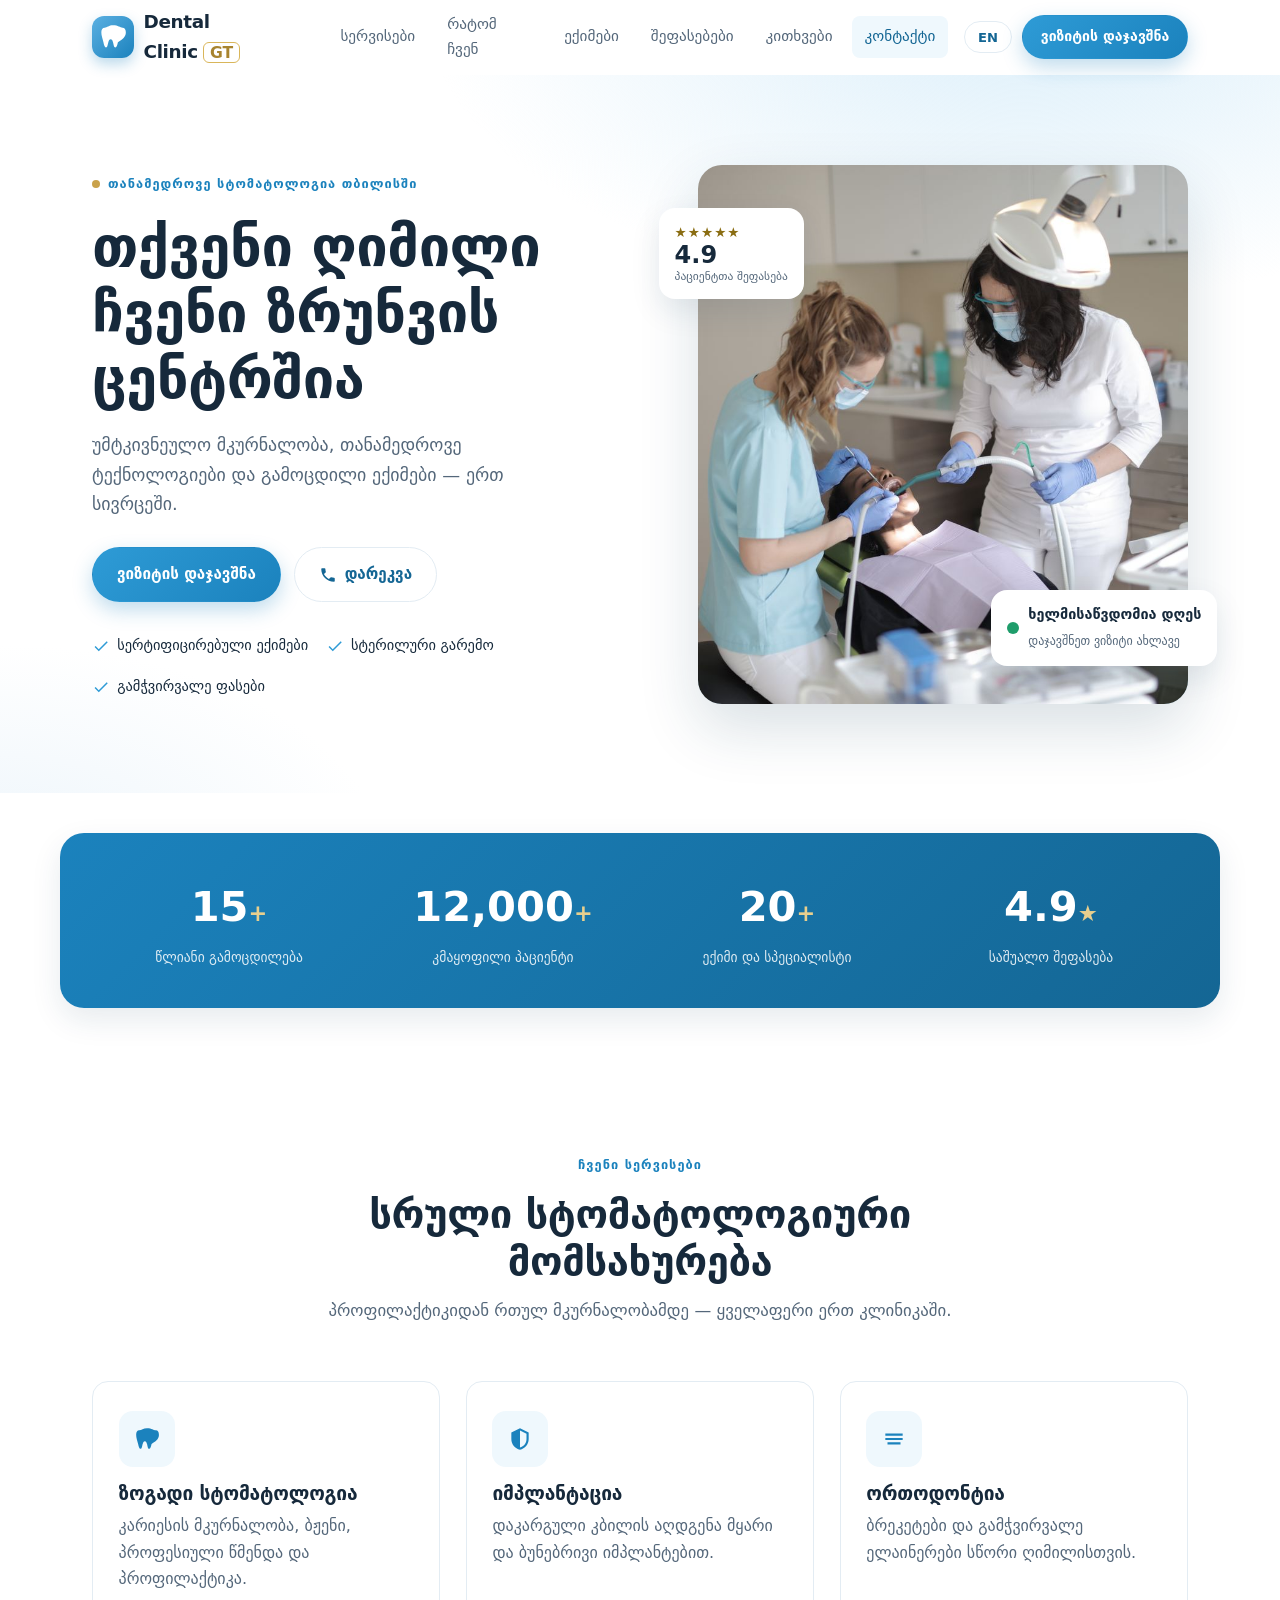
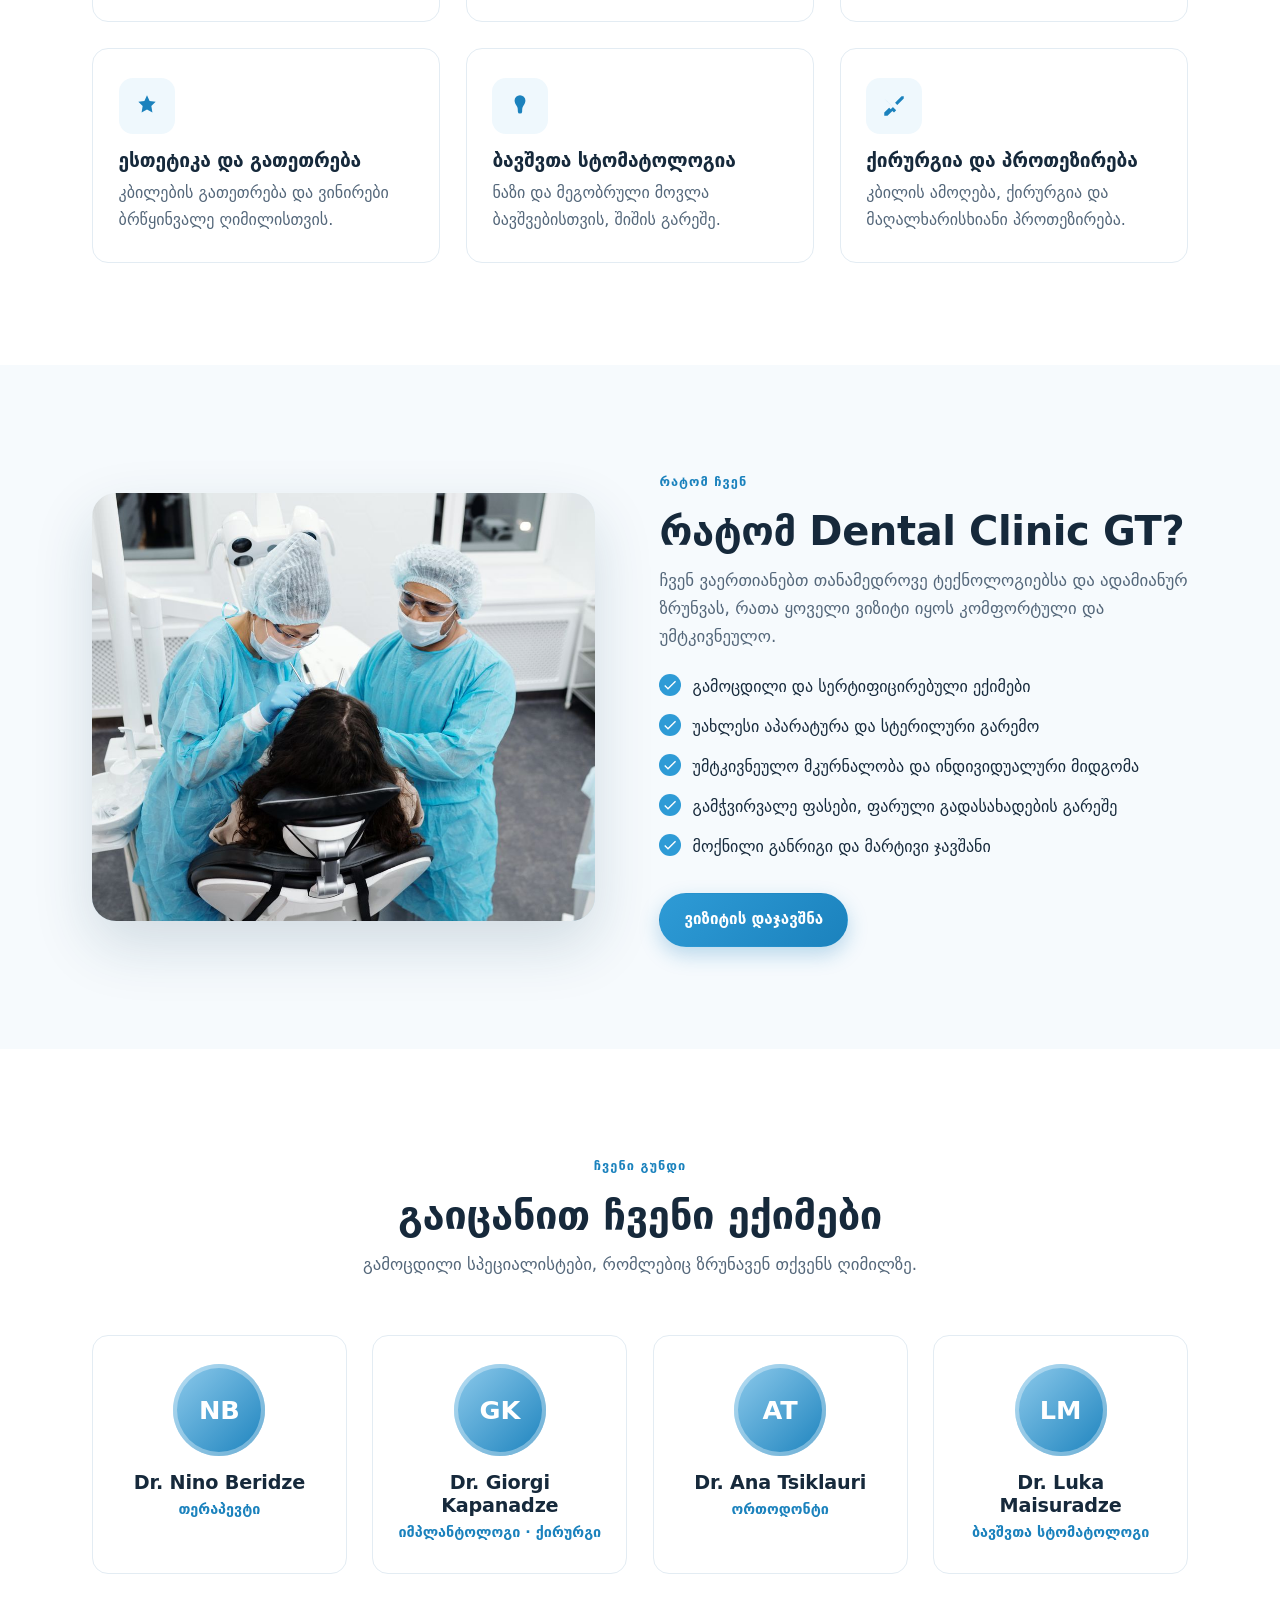
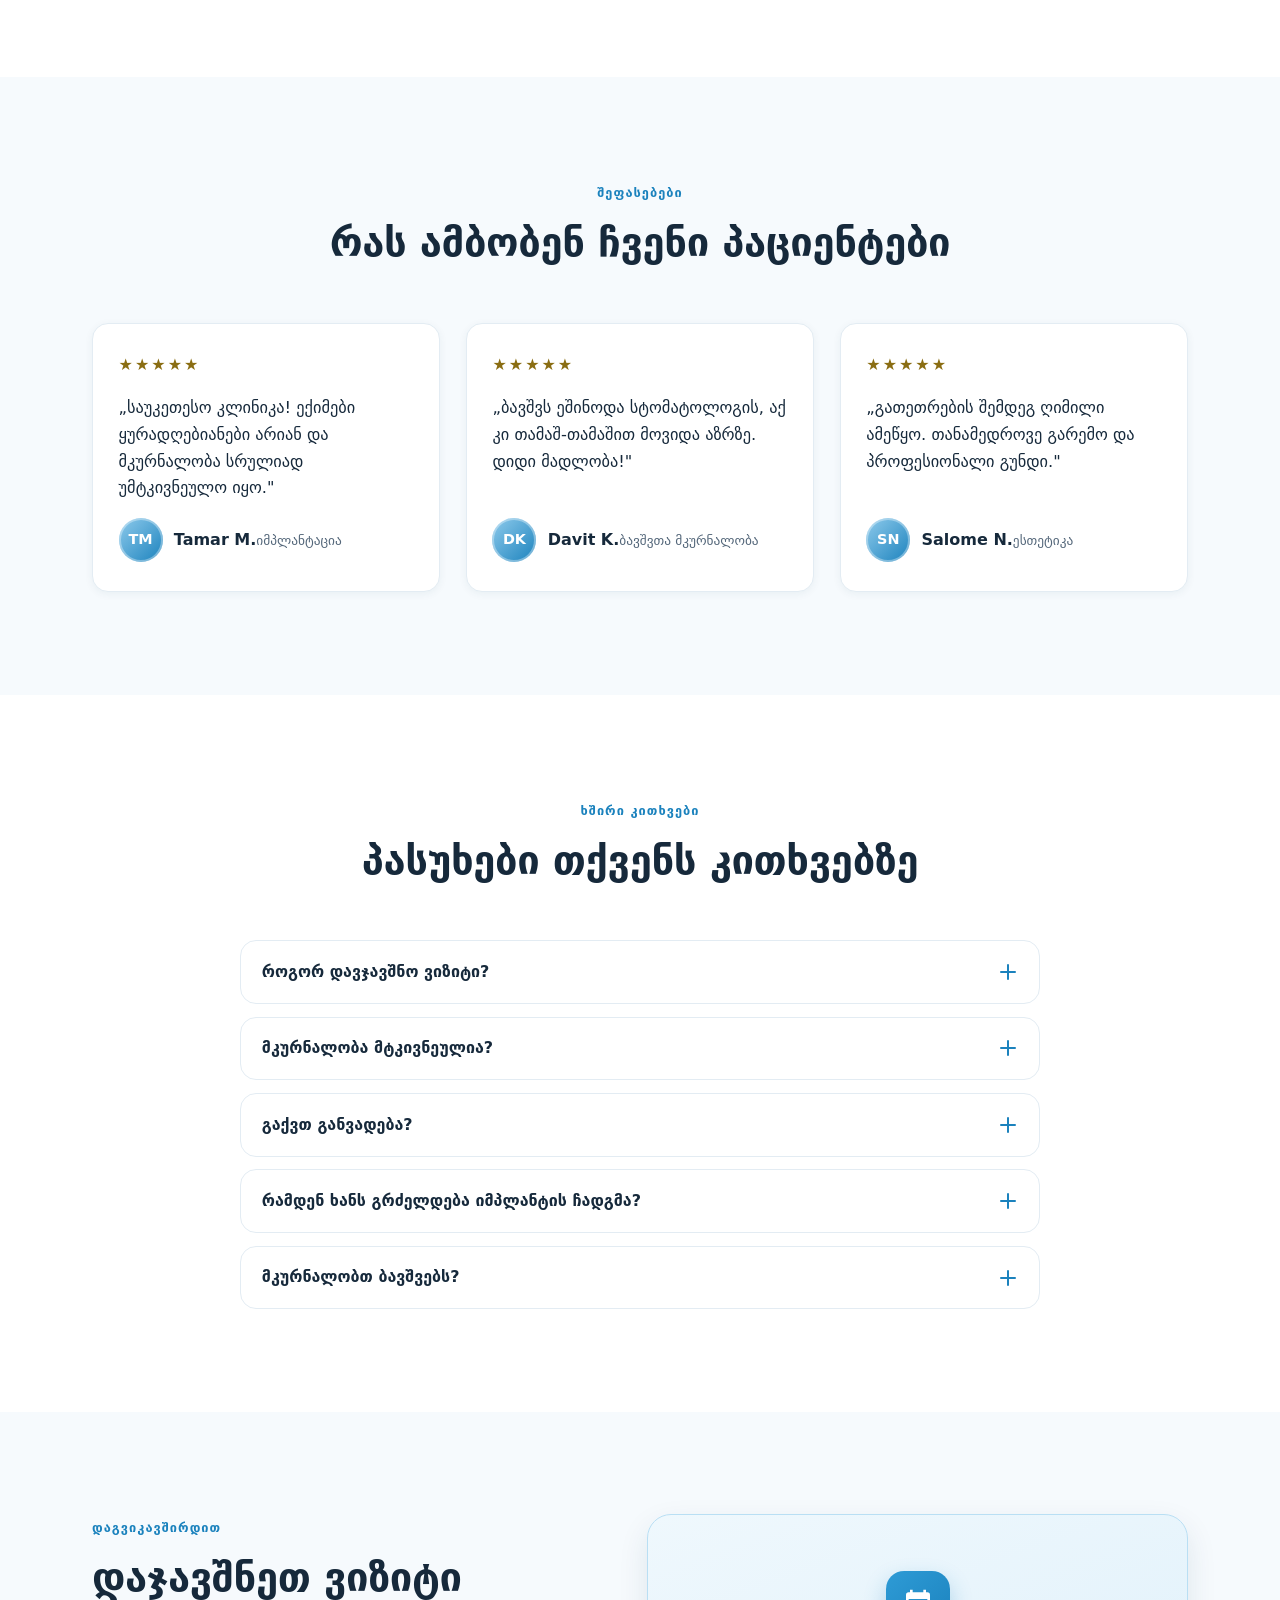
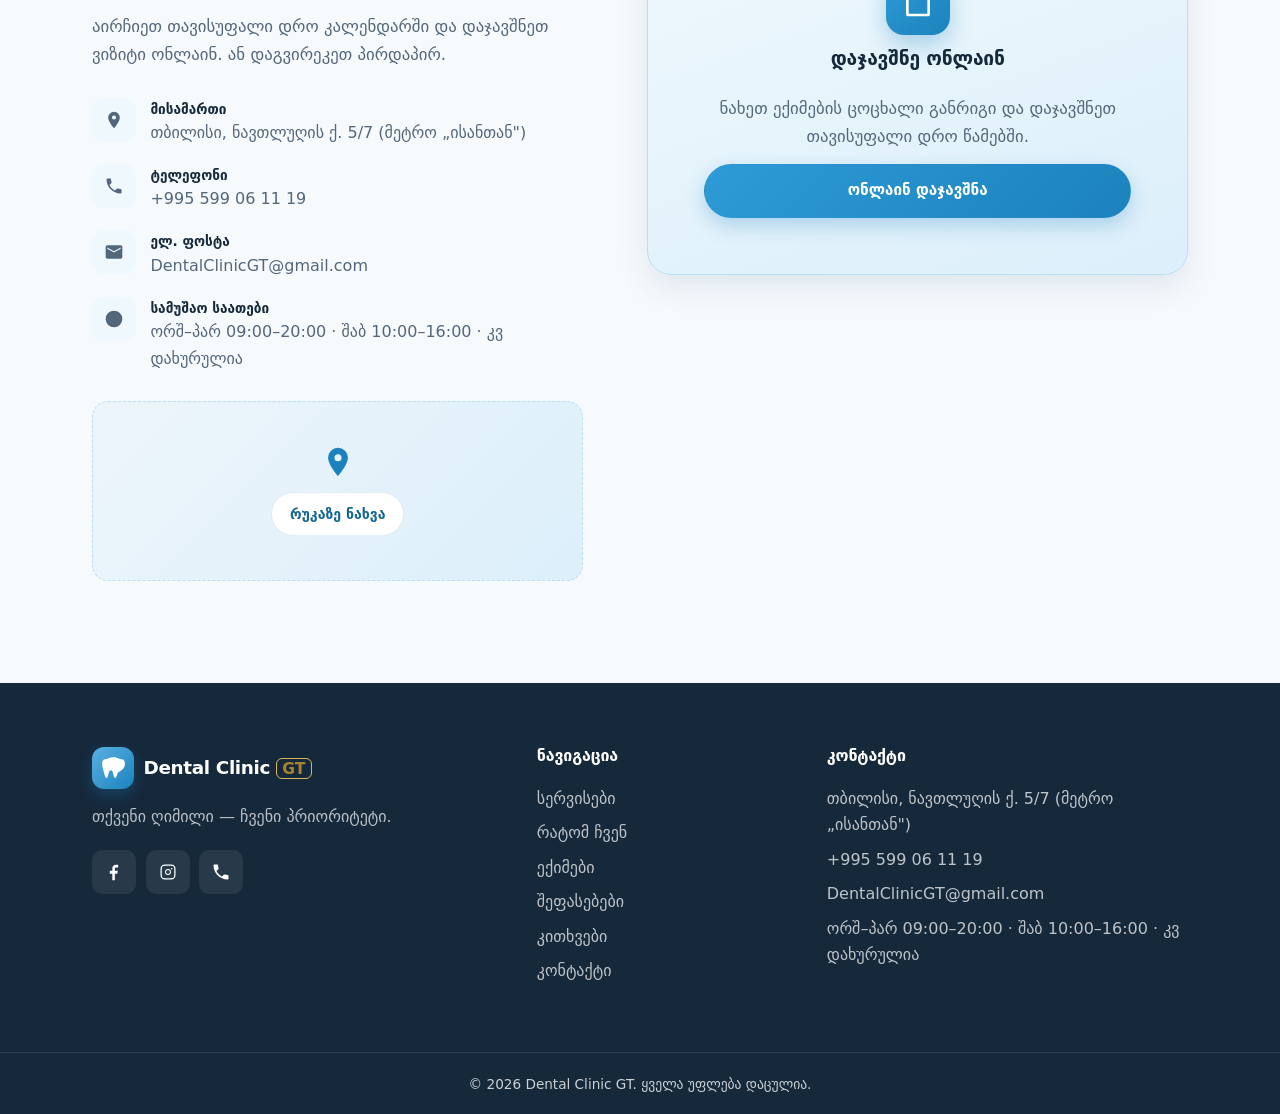
==== index.html @ 1550cbb0 "CHECKPOINT: Dental Clinic GT website — initial deploy Bilingual (KA/EN) site + online booking + admi" ====
<!DOCTYPE html>
<html lang="ka">
<head>
  <meta charset="UTF-8" />
  <meta name="viewport" content="width=device-width, initial-scale=1.0" />
  <meta name="description" data-i18n="meta_description"
    content="Dental Clinic GT — თანამედროვე სტომატოლოგიური კლინიკა თბილისში. უმტკივნეულო მკურნალობა, იმპლანტაცია, ორთოდონტია და ესთეტიკა." />
  <meta name="theme-color" content="#2E9BD6" />
  <meta name="referrer" content="strict-origin-when-cross-origin" />
  <meta http-equiv="Content-Security-Policy"
    content="default-src 'self'; img-src 'self' data:; style-src 'self' 'unsafe-inline' https://fonts.googleapis.com; font-src 'self' https://fonts.gstatic.com; script-src 'self'; connect-src 'self'; frame-ancestors 'none'; base-uri 'self'; form-action 'self';" />

  <!-- Open Graph -->
  <meta property="og:title" content="Dental Clinic GT — Healthy smiles, expert care" />
  <meta property="og:description" content="Modern dentistry in Tbilisi. Painless treatment, implants, orthodontics and cosmetic dentistry." />
  <meta property="og:type" content="website" />

  <title>Dental Clinic GT — სტომატოლოგიური კლინიკა</title>

  <!-- Favicon: tooth icon (inline SVG) -->
  <link rel="icon" href="data:image/svg+xml,%3Csvg xmlns='http://www.w3.org/2000/svg' viewBox='0 0 24 24'%3E%3Cpath fill='%232E9BD6' d='M12 2C8.5 2 7 4 4.8 4 3 4 2 5.5 2 8c0 3 1 5 1.8 8.5.5 2.2 1 4.5 2.2 4.5 1.3 0 1.4-2.5 2-4.5.4-1.4.9-2.5 2-2.5s1.6 1.1 2 2.5c.6 2 .7 4.5 2 4.5 1.2 0 1.7-2.3 2.2-4.5C21.9 13 23 11 23 8c0-2.5-1-4-2.8-4C18 4 16.5 2 12 2z'/%3E%3C/svg%3E" />

  <!-- Fonts: Inter (Latin) + Noto Sans Georgian -->
  <link rel="preconnect" href="https://fonts.googleapis.com" />
  <link rel="preconnect" href="https://fonts.gstatic.com" crossorigin />
  <link rel="stylesheet"
    href="https://fonts.googleapis.com/css2?family=Inter:wght@400;500;600;700;800&family=Noto+Sans+Georgian:wght@400;500;600;700;800&display=swap" />

  <link rel="stylesheet" href="styles.css" />
  <script src="script.js" defer></script>

  <!-- Structured data for search engines (Google) -->
  <script type="application/ld+json">
  {
    "@context": "https://schema.org",
    "@type": "Dentist",
    "name": "Dental Clinic GT",
    "description": "Modern dental clinic in Tbilisi — painless treatment, implants, orthodontics and cosmetic dentistry.",
    "image": "images/hero.jpg",
    "telephone": "+995599061119",
    "email": "DentalClinicGT@gmail.com",
    "url": "https://www.facebook.com/YourDentalClinicGT/",
    "address": {
      "@type": "PostalAddress",
      "streetAddress": "Navtlughi St 5/7",
      "addressLocality": "Tbilisi",
      "addressCountry": "GE"
    },
    "areaServed": "Tbilisi",
    "priceRange": "$$",
    "sameAs": [
      "https://www.facebook.com/YourDentalClinicGT/",
      "https://www.instagram.com/dental_gt_/"
    ],
    "openingHoursSpecification": [
      { "@type": "OpeningHoursSpecification", "dayOfWeek": ["Monday","Tuesday","Wednesday","Thursday","Friday"], "opens": "09:00", "closes": "20:00" },
      { "@type": "OpeningHoursSpecification", "dayOfWeek": "Saturday", "opens": "10:00", "closes": "16:00" }
    ]
  }
  </script>
</head>

<body class="lang-ka">
  <!-- Skip link for accessibility -->
  <a href="#main" class="skip-link" data-i18n="skip_to_content">გადასვლა მთავარ შინაარსზე</a>

  <!-- ============ HEADER ============ -->
  <header class="site-header" id="siteHeader">
    <div class="container header-inner">
      <a href="#hero" class="brand" aria-label="Dental Clinic GT">
        <span class="brand-mark" aria-hidden="true">
          <svg viewBox="0 0 24 24" width="28" height="28">
            <path fill="currentColor"
              d="M12 2C8.5 2 7 4 4.8 4 3 4 2 5.5 2 8c0 3 1 5 1.8 8.5.5 2.2 1 4.5 2.2 4.5 1.3 0 1.4-2.5 2-4.5.4-1.4.9-2.5 2-2.5s1.6 1.1 2 2.5c.6 2 .7 4.5 2 4.5 1.2 0 1.7-2.3 2.2-4.5C21.9 13 23 11 23 8c0-2.5-1-4-2.8-4C18 4 16.5 2 12 2z" />
          </svg>
        </span>
        <span class="brand-text">
          <strong>Dental Clinic</strong><span class="brand-accent">GT</span>
        </span>
      </a>

      <nav class="nav" id="primaryNav" aria-label="Primary">
        <a href="#services" class="nav-link" data-i18n="nav_services">სერვისები</a>
        <a href="#about" class="nav-link" data-i18n="nav_about">რატომ ჩვენ</a>
        <a href="#team" class="nav-link" data-i18n="nav_team">ექიმები</a>
        <a href="#reviews" class="nav-link" data-i18n="nav_reviews">შეფასებები</a>
        <a href="#faq" class="nav-link" data-i18n="nav_faq">კითხვები</a>
        <a href="#contact" class="nav-link" data-i18n="nav_contact">კონტაქტი</a>
        <a href="booking.html" class="btn btn-primary nav-cta" data-i18n="cta_book">ვიზიტის დაჯავშნა</a>
      </nav>

      <div class="header-actions">
        <button class="lang-toggle" id="langToggle" type="button"
          data-i18n-aria="lang_toggle_aria" aria-label="Switch language">
          <span class="lang-current" id="langCurrent">EN</span>
        </button>
        <a href="booking.html" class="btn btn-primary btn-sm" data-i18n="cta_book">ვიზიტის დაჯავშნა</a>
        <button class="nav-toggle" id="navToggle" type="button" aria-expanded="false"
          aria-controls="primaryNav" data-i18n-aria="menu_aria" aria-label="Open menu">
          <span></span><span></span><span></span>
        </button>
      </div>
    </div>
  </header>

  <main id="main">

    <!-- ============ HERO ============ -->
    <section class="hero" id="hero">
      <div class="container hero-grid">
        <div class="hero-content reveal">
          <p class="eyebrow"><span class="dot" aria-hidden="true"></span><span data-i18n="hero_eyebrow">თანამედროვე სტომატოლოგია თბილისში</span></p>
          <h1 class="hero-title" data-i18n="hero_title">თქვენი ღიმილი ჩვენი ზრუნვის ცენტრშია</h1>
          <p class="hero-subtitle" data-i18n="hero_subtitle">უმტკივნეულო მკურნალობა, თანამედროვე ტექნოლოგიები და გამოცდილი ექიმები — ერთ სივრცეში.</p>
          <div class="hero-cta">
            <a href="booking.html" class="btn btn-primary" data-i18n="cta_book">ვიზიტის დაჯავშნა</a>
            <a href="tel:+995599061119" class="btn btn-ghost">
              <svg viewBox="0 0 24 24" width="18" height="18" aria-hidden="true"><path fill="currentColor" d="M6.6 10.8c1.4 2.8 3.8 5.1 6.6 6.6l2.2-2.2c.3-.3.7-.4 1-.2 1.1.4 2.3.6 3.6.6.6 0 1 .4 1 1V20c0 .6-.4 1-1 1C10.6 21 3 13.4 3 4c0-.6.4-1 1-1h3.5c.6 0 1 .4 1 1 0 1.2.2 2.4.6 3.6.1.4 0 .8-.3 1l-2.2 2.2z"/></svg>
              <span data-i18n="cta_call">დარეკვა</span>
            </a>
          </div>
          <ul class="hero-trust">
            <li><svg viewBox="0 0 24 24" width="18" height="18" aria-hidden="true"><path fill="currentColor" d="M9 16.2 4.8 12l-1.4 1.4L9 19 21 7l-1.4-1.4z"/></svg><span data-i18n="hero_trust_1">სერტიფიცირებული ექიმები</span></li>
            <li><svg viewBox="0 0 24 24" width="18" height="18" aria-hidden="true"><path fill="currentColor" d="M9 16.2 4.8 12l-1.4 1.4L9 19 21 7l-1.4-1.4z"/></svg><span data-i18n="hero_trust_2">სტერილური გარემო</span></li>
            <li><svg viewBox="0 0 24 24" width="18" height="18" aria-hidden="true"><path fill="currentColor" d="M9 16.2 4.8 12l-1.4 1.4L9 19 21 7l-1.4-1.4z"/></svg><span data-i18n="hero_trust_3">გამჭვირვალე ფასები</span></li>
          </ul>
        </div>

        <div class="hero-visual reveal">
          <div class="media-card">
            <div class="media-placeholder media-hero">
              <svg class="illus" viewBox="0 0 200 200" aria-hidden="true">
                <defs>
                  <linearGradient id="g1" x1="0" y1="0" x2="1" y2="1">
                    <stop offset="0" stop-color="#7FC8EE"/><stop offset="1" stop-color="#2E9BD6"/>
                  </linearGradient>
                </defs>
                <circle cx="100" cy="100" r="92" fill="url(#g1)" opacity="0.18"/>
                <path fill="#fff" d="M100 48c-22 0-31 12-45 12-11 0-17 9-17 24 0 19 6 31 11 53 3 13 6 27 14 27 8 0 8-15 12-27 2.5-9 6-15 12-15s9.5 6 12 15c4 12 4 27 12 27 8 0 11-14 14-27 5-22 11-34 11-53 0-15-6-24-17-24-14 0-23-12-46-12z"/>
                <path fill="#C9A24B" d="M100 60c-3 0-5 .5-7 1.2 2 .6 4 1.8 4 4.3 0 3-3 4-6 4.5 4 .8 9 0 9-4.5 0-3-1.5-5-0-5.5z" opacity="0"/>
              </svg>
              <img class="media-img" src="images/hero.jpg" alt="" data-i18n-alt="hero_img_alt" loading="eager" width="800" height="880" />
            </div>
          </div>

          <div class="float-card float-rating reveal">
            <span class="stars" aria-hidden="true">★★★★★</span>
            <strong>4.9</strong>
            <small data-i18n="float_rating">პაციენტთა შეფასება</small>
          </div>
          <div class="float-card float-avail reveal">
            <span class="pulse" aria-hidden="true"></span>
            <div>
              <strong data-i18n="float_avail_title">ხელმისაწვდომია დღეს</strong>
              <small data-i18n="float_avail_sub">დაჯავშნეთ ვიზიტი ახლავე</small>
            </div>
          </div>
        </div>
      </div>
    </section>

    <!-- ============ STATS ============ -->
    <section class="stats" aria-label="Clinic statistics">
      <div class="container stats-grid">
        <div class="stat reveal"><strong class="count" data-count="15">15</strong><span class="plus">+</span><p data-i18n="stat_years">წლიანი გამოცდილება</p></div>
        <div class="stat reveal"><strong class="count" data-count="12000">12,000</strong><span class="plus">+</span><p data-i18n="stat_patients">კმაყოფილი პაციენტი</p></div>
        <div class="stat reveal"><strong class="count" data-count="20">20</strong><span class="plus">+</span><p data-i18n="stat_doctors">ექიმი და სპეციალისტი</p></div>
        <div class="stat reveal"><strong>4.9</strong><span class="plus">★</span><p data-i18n="stat_rating">საშუალო შეფასება</p></div>
      </div>
    </section>

    <!-- ============ SERVICES ============ -->
    <section class="section" id="services">
      <div class="container">
        <header class="section-head reveal">
          <p class="eyebrow center"><span data-i18n="services_eyebrow">ჩვენი სერვისები</span></p>
          <h2 data-i18n="services_title">სრული სტომატოლოგიური მომსახურება</h2>
          <p class="section-sub" data-i18n="services_sub">პროფილაქტიკიდან რთულ მკურნალობამდე — ყველაფერი ერთ კლინიკაში.</p>
        </header>

        <div class="cards-grid">
          <article class="service-card reveal">
            <span class="service-icon" aria-hidden="true"><svg viewBox="0 0 24 24" width="26" height="26"><path fill="currentColor" d="M12 2C8.5 2 7 4 4.8 4 3 4 2 5.5 2 8c0 3 1 5 1.8 8.5.5 2.2 1 4.5 2.2 4.5 1.3 0 1.4-2.5 2-4.5.4-1.4.9-2.5 2-2.5s1.6 1.1 2 2.5c.6 2 .7 4.5 2 4.5 1.2 0 1.7-2.3 2.2-4.5C21.9 13 23 11 23 8c0-2.5-1-4-2.8-4C18 4 16.5 2 12 2z"/></svg></span>
            <h3 data-i18n="srv1_title">ზოგადი სტომატოლოგია</h3>
            <p data-i18n="srv1_desc">კარიესის მკურნალობა, ბჟენი, პროფესიული წმენდა და პროფილაქტიკა.</p>
          </article>

          <article class="service-card reveal">
            <span class="service-icon" aria-hidden="true"><svg viewBox="0 0 24 24" width="26" height="26"><path fill="currentColor" d="M12 2 4 6v6c0 5 3.4 8.6 8 10 4.6-1.4 8-5 8-10V6l-8-4zm0 2.2 6 3v4.8c0 3.9-2.5 6.8-6 7.9V4.2z"/></svg></span>
            <h3 data-i18n="srv2_title">იმპლანტაცია</h3>
            <p data-i18n="srv2_desc">დაკარგული კბილის აღდგენა მყარი და ბუნებრივი იმპლანტებით.</p>
          </article>

          <article class="service-card reveal">
            <span class="service-icon" aria-hidden="true"><svg viewBox="0 0 24 24" width="26" height="26"><path fill="currentColor" d="M4 7h16v2H4zm0 4h16v2H4zm2 4h12v2H6z"/></svg></span>
            <h3 data-i18n="srv3_title">ორთოდონტია</h3>
            <p data-i18n="srv3_desc">ბრეკეტები და გამჭვირვალე ელაინერები სწორი ღიმილისთვის.</p>
          </article>

          <article class="service-card reveal">
            <span class="service-icon" aria-hidden="true"><svg viewBox="0 0 24 24" width="26" height="26"><path fill="currentColor" d="M12 2l2.4 5.4L20 8l-4 4 1 6-5-2.8L7 18l1-6-4-4 5.6-.6z"/></svg></span>
            <h3 data-i18n="srv4_title">ესთეტიკა და გათეთრება</h3>
            <p data-i18n="srv4_desc">კბილების გათეთრება და ვინირები ბრწყინვალე ღიმილისთვის.</p>
          </article>

          <article class="service-card reveal">
            <span class="service-icon" aria-hidden="true"><svg viewBox="0 0 24 24" width="26" height="26"><path fill="currentColor" d="M12 2a5 5 0 0 1 5 5c0 2-1 3.5-2 5s-1 3-1 5a2 2 0 1 1-4 0c0-2 0-3.5-1-5S7 9 7 7a5 5 0 0 1 5-5z"/></svg></span>
            <h3 data-i18n="srv5_title">ბავშვთა სტომატოლოგია</h3>
            <p data-i18n="srv5_desc">ნაზი და მეგობრული მოვლა ბავშვებისთვის, შიშის გარეშე.</p>
          </article>

          <article class="service-card reveal">
            <span class="service-icon" aria-hidden="true"><svg viewBox="0 0 24 24" width="26" height="26"><path fill="currentColor" d="M19 3l-6 6 2 2 6-6V3h-2zM3 5l8 8-2 2-1.5-1.5L3 18v3h3l4.5-4.5L12 18l2-2L6 8 3 5z"/></svg></span>
            <h3 data-i18n="srv6_title">ქირურგია და პროთეზირება</h3>
            <p data-i18n="srv6_desc">კბილის ამოღება, ქირურგია და მაღალხარისხიანი პროთეზირება.</p>
          </article>
        </div>
      </div>
    </section>

    <!-- ============ ABOUT / WHY US ============ -->
    <section class="section section-alt" id="about">
      <div class="container about-grid">
        <div class="about-visual reveal">
          <div class="media-placeholder media-about">
            <svg class="illus" viewBox="0 0 200 200" aria-hidden="true">
              <rect x="20" y="30" width="160" height="140" rx="14" fill="#E6F3FB"/>
              <rect x="36" y="50" width="80" height="10" rx="5" fill="#9CD0EE"/>
              <rect x="36" y="70" width="120" height="8" rx="4" fill="#C7E5F6"/>
              <rect x="36" y="86" width="100" height="8" rx="4" fill="#C7E5F6"/>
              <circle cx="150" cy="120" r="28" fill="#2E9BD6" opacity="0.9"/>
              <path fill="#fff" d="M150 108c-5 0-7 3-11 3-3 0-4 2-4 6 0 5 2 8 3 13 .8 3 1.4 6 3 6s1.6-3 2.4-6c.5-2 1.2-3 2.6-3s2 1 2.6 3c.8 3 .8 6 2.4 6s2.2-3 3-6c1-5 3-8 3-13 0-4-1-6-4-6-4 0-6-3-11-3z"/>
              <rect x="36" y="120" width="70" height="34" rx="8" fill="#C9A24B" opacity="0.85"/>
            </svg>
            <img class="media-img" src="images/about.jpg" alt="" data-i18n-alt="about_img_alt" loading="lazy" width="1000" height="850" />
          </div>
        </div>

        <div class="about-content reveal">
          <p class="eyebrow"><span data-i18n="about_eyebrow">რატომ ჩვენ</span></p>
          <h2 data-i18n="about_title">რატომ Dental Clinic GT?</h2>
          <p class="section-sub" data-i18n="about_text">ჩვენ ვაერთიანებთ თანამედროვე ტექნოლოგიებსა და ადამიანურ ზრუნვას, რათა ყოველი ვიზიტი იყოს კომფორტული და უმტკივნეულო.</p>
          <ul class="feature-list">
            <li><svg viewBox="0 0 24 24" width="22" height="22" aria-hidden="true"><path fill="currentColor" d="M9 16.2 4.8 12l-1.4 1.4L9 19 21 7l-1.4-1.4z"/></svg><span data-i18n="about_f1">გამოცდილი და სერტიფიცირებული ექიმები</span></li>
            <li><svg viewBox="0 0 24 24" width="22" height="22" aria-hidden="true"><path fill="currentColor" d="M9 16.2 4.8 12l-1.4 1.4L9 19 21 7l-1.4-1.4z"/></svg><span data-i18n="about_f2">უახლესი აპარატურა და სტერილური გარემო</span></li>
            <li><svg viewBox="0 0 24 24" width="22" height="22" aria-hidden="true"><path fill="currentColor" d="M9 16.2 4.8 12l-1.4 1.4L9 19 21 7l-1.4-1.4z"/></svg><span data-i18n="about_f3">უმტკივნეულო მკურნალობა და ინდივიდუალური მიდგომა</span></li>
            <li><svg viewBox="0 0 24 24" width="22" height="22" aria-hidden="true"><path fill="currentColor" d="M9 16.2 4.8 12l-1.4 1.4L9 19 21 7l-1.4-1.4z"/></svg><span data-i18n="about_f4">გამჭვირვალე ფასები, ფარული გადასახადების გარეშე</span></li>
            <li><svg viewBox="0 0 24 24" width="22" height="22" aria-hidden="true"><path fill="currentColor" d="M9 16.2 4.8 12l-1.4 1.4L9 19 21 7l-1.4-1.4z"/></svg><span data-i18n="about_f5">მოქნილი განრიგი და მარტივი ჯავშანი</span></li>
          </ul>
          <a href="booking.html" class="btn btn-primary" data-i18n="cta_book">ვიზიტის დაჯავშნა</a>
        </div>
      </div>
    </section>

    <!-- ============ TEAM ============ -->
    <section class="section" id="team">
      <div class="container">
        <header class="section-head reveal">
          <p class="eyebrow center"><span data-i18n="team_eyebrow">ჩვენი გუნდი</span></p>
          <h2 data-i18n="team_title">გაიცანით ჩვენი ექიმები</h2>
          <p class="section-sub" data-i18n="team_sub">გამოცდილი სპეციალისტები, რომლებიც ზრუნავენ თქვენს ღიმილზე.</p>
        </header>

        <div class="cards-grid team-grid">
          <article class="team-card reveal">
            <div class="avatar" data-initials="NB" aria-hidden="true"></div>
            <h3>Dr. Nino Beridze</h3>
            <p class="role" data-i18n="team_role_1">თერაპევტი</p>
          </article>
          <article class="team-card reveal">
            <div class="avatar" data-initials="GK" aria-hidden="true"></div>
            <h3>Dr. Giorgi Kapanadze</h3>
            <p class="role" data-i18n="team_role_2">იმპლანტოლოგი · ქირურგი</p>
          </article>
          <article class="team-card reveal">
            <div class="avatar" data-initials="AT" aria-hidden="true"></div>
            <h3>Dr. Ana Tsiklauri</h3>
            <p class="role" data-i18n="team_role_3">ორთოდონტი</p>
          </article>
          <article class="team-card reveal">
            <div class="avatar" data-initials="LM" aria-hidden="true"></div>
            <h3>Dr. Luka Maisuradze</h3>
            <p class="role" data-i18n="team_role_4">ბავშვთა სტომატოლოგი</p>
          </article>
        </div>
      </div>
    </section>

    <!-- ============ REVIEWS ============ -->
    <section class="section section-alt" id="reviews">
      <div class="container">
        <header class="section-head reveal">
          <p class="eyebrow center"><span data-i18n="reviews_eyebrow">შეფასებები</span></p>
          <h2 data-i18n="reviews_title">რას ამბობენ ჩვენი პაციენტები</h2>
        </header>

        <div class="cards-grid reviews-grid">
          <article class="review-card reveal">
            <span class="stars" aria-label="5 / 5">★★★★★</span>
            <p data-i18n="review1_text">„საუკეთესო კლინიკა! ექიმები ყურადღებიანები არიან და მკურნალობა სრულიად უმტკივნეულო იყო."</p>
            <div class="review-author"><span class="avatar avatar-sm" data-initials="TM" aria-hidden="true"></span><div><strong>Tamar M.</strong><small data-i18n="review1_meta">იმპლანტაცია</small></div></div>
          </article>
          <article class="review-card reveal">
            <span class="stars" aria-label="5 / 5">★★★★★</span>
            <p data-i18n="review2_text">„ბავშვს ეშინოდა სტომატოლოგის, აქ კი თამაშ-თამაშით მოვიდა აზრზე. დიდი მადლობა!"</p>
            <div class="review-author"><span class="avatar avatar-sm" data-initials="DK" aria-hidden="true"></span><div><strong>Davit K.</strong><small data-i18n="review2_meta">ბავშვთა მკურნალობა</small></div></div>
          </article>
          <article class="review-card reveal">
            <span class="stars" aria-label="5 / 5">★★★★★</span>
            <p data-i18n="review3_text">„გათეთრების შემდეგ ღიმილი ამეწყო. თანამედროვე გარემო და პროფესიონალი გუნდი."</p>
            <div class="review-author"><span class="avatar avatar-sm" data-initials="SN" aria-hidden="true"></span><div><strong>Salome N.</strong><small data-i18n="review3_meta">ესთეტიკა</small></div></div>
          </article>
        </div>
      </div>
    </section>

    <!-- ============ FAQ ============ -->
    <section class="section" id="faq">
      <div class="container">
        <header class="section-head reveal">
          <p class="eyebrow center"><span data-i18n="faq_eyebrow">ხშირი კითხვები</span></p>
          <h2 data-i18n="faq_title">პასუხები თქვენს კითხვებზე</h2>
        </header>

        <div class="faq-list reveal">
          <details class="faq-item">
            <summary><span data-i18n="faq_q1">როგორ დავჯავშნო ვიზიტი?</span><span class="faq-icon" aria-hidden="true"></span></summary>
            <div class="faq-answer"><p data-i18n="faq_a1">შეავსეთ ჯავშნის ფორმა საიტზე ან დაგვირეკეთ ნომერზე +995 599 06 11 19 — ჩვენ შეგირჩევთ თქვენთვის სასურველ დროს.</p></div>
          </details>
          <details class="faq-item">
            <summary><span data-i18n="faq_q2">მკურნალობა მტკივნეულია?</span><span class="faq-icon" aria-hidden="true"></span></summary>
            <div class="faq-answer"><p data-i18n="faq_a2">არა. ჩვენ ვიყენებთ თანამედროვე ანესთეზიასა და ნაზ ტექნიკას, რათა პროცედურა მაქსიმალურად კომფორტული იყოს.</p></div>
          </details>
          <details class="faq-item">
            <summary><span data-i18n="faq_q3">გაქვთ განვადება?</span><span class="faq-icon" aria-hidden="true"></span></summary>
            <div class="faq-answer"><p data-i18n="faq_a3">დიახ, ხელმისაწვდომია მოქნილი გადახდის პირობები. დეტალები დააზუსტეთ ვიზიტისას ან სატელეფონო ზარით.</p></div>
          </details>
          <details class="faq-item">
            <summary><span data-i18n="faq_q4">რამდენ ხანს გრძელდება იმპლანტის ჩადგმა?</span><span class="faq-icon" aria-hidden="true"></span></summary>
            <div class="faq-answer"><p data-i18n="faq_a4">თავად ჩადგმა ჩვეულებრივ 30–60 წუთს გრძელდება, სრული პროცესი კი ინდივიდუალურია — ექიმი დეტალურ გეგმას პირველივე კონსულტაციაზე შეგიდგენთ.</p></div>
          </details>
          <details class="faq-item">
            <summary><span data-i18n="faq_q5">მკურნალობთ ბავშვებს?</span><span class="faq-icon" aria-hidden="true"></span></summary>
            <div class="faq-answer"><p data-i18n="faq_a5">დიახ, გვყავს ბავშვთა სტომატოლოგი, რომელიც სპეციალურ, მეგობრულ მიდგომას იყენებს პატარებისთვის.</p></div>
          </details>
        </div>
      </div>
    </section>

    <!-- ============ CONTACT / BOOKING ============ -->
    <section class="section section-alt" id="contact">
      <div class="container contact-grid">
        <div class="contact-info reveal">
          <p class="eyebrow"><span data-i18n="contact_eyebrow">დაგვიკავშირდით</span></p>
          <h2 data-i18n="contact_title">დაჯავშნეთ ვიზიტი</h2>
          <p class="section-sub" data-i18n="contact_sub">შეავსეთ ფორმა და ჩვენ დაგიკავშირდებით სასურველი დროის დასადასტურებლად. ან დაგვირეკეთ პირდაპირ.</p>

          <ul class="contact-list">
            <li>
              <span class="ci-icon" aria-hidden="true"><svg viewBox="0 0 24 24" width="20" height="20"><path fill="currentColor" d="M12 2a7 7 0 0 0-7 7c0 5 7 13 7 13s7-8 7-13a7 7 0 0 0-7-7zm0 9.5A2.5 2.5 0 1 1 12 6.5a2.5 2.5 0 0 1 0 5z"/></svg></span>
              <div><strong data-i18n="contact_addr_label">მისამართი</strong><span data-i18n="contact_addr">თბილისი, ნავთლუღის ქ. 5/7 (მეტრო „ისანთან")</span></div>
            </li>
            <li>
              <span class="ci-icon" aria-hidden="true"><svg viewBox="0 0 24 24" width="20" height="20"><path fill="currentColor" d="M6.6 10.8c1.4 2.8 3.8 5.1 6.6 6.6l2.2-2.2c.3-.3.7-.4 1-.2 1.1.4 2.3.6 3.6.6.6 0 1 .4 1 1V20c0 .6-.4 1-1 1C10.6 21 3 13.4 3 4c0-.6.4-1 1-1h3.5c.6 0 1 .4 1 1 0 1.2.2 2.4.6 3.6.1.4 0 .8-.3 1l-2.2 2.2z"/></svg></span>
              <div><strong data-i18n="contact_phone_label">ტელეფონი</strong><a href="tel:+995599061119">+995 599 06 11 19</a></div>
            </li>
            <li>
              <span class="ci-icon" aria-hidden="true"><svg viewBox="0 0 24 24" width="20" height="20"><path fill="currentColor" d="M4 4h16c1.1 0 2 .9 2 2v12c0 1.1-.9 2-2 2H4c-1.1 0-2-.9-2-2V6c0-1.1.9-2 2-2zm8 7L4 6.5V8l8 4.5L20 8V6.5L12 11z"/></svg></span>
              <div><strong data-i18n="contact_email_label">ელ. ფოსტა</strong><a href="mailto:DentalClinicGT@gmail.com">DentalClinicGT@gmail.com</a></div>
            </li>
            <li>
              <span class="ci-icon" aria-hidden="true"><svg viewBox="0 0 24 24" width="20" height="20"><path fill="currentColor" d="M12 2a10 10 0 1 0 0 20 10 10 0 0 0 0-20zm1 10V7h-2v6l5 3 1-1.7-4-2.3z"/></svg></span>
              <div><strong data-i18n="contact_hours_label">სამუშაო საათები</strong><span data-i18n="contact_hours">ორშ–პარ 09:00–20:00 · შაბ 10:00–16:00 · კვ დახურულია</span></div>
            </li>
          </ul>

          <div class="map-placeholder" role="img" data-i18n-aria="map_alt" aria-label="Clinic location on the map">
            <svg viewBox="0 0 24 24" width="34" height="34" aria-hidden="true"><path fill="currentColor" d="M12 2a7 7 0 0 0-7 7c0 5 7 13 7 13s7-8 7-13a7 7 0 0 0-7-7zm0 9.5A2.5 2.5 0 1 1 12 6.5a2.5 2.5 0 0 1 0 5z"/></svg>
            <a href="https://www.google.com/maps/search/?api=1&query=Dental%20Clinic%20GT%2C%20Navtlughi%205%2F7%2C%20Tbilisi" target="_blank" rel="noopener noreferrer" class="btn btn-ghost btn-sm" data-i18n="map_link">რუკაზე ნახვა</a>
          </div>
        </div>

        <div class="contact-form-wrap booking-cta reveal">
          <div class="booking-cta-inner">
            <span class="cta-ico" aria-hidden="true"><svg viewBox="0 0 24 24" width="32" height="32"><path fill="currentColor" d="M19 4h-1V2h-2v2H8V2H6v2H5a2 2 0 0 0-2 2v14a2 2 0 0 0 2 2h14a2 2 0 0 0 2-2V6a2 2 0 0 0-2-2zm0 16H5V9h14v11z"/></svg></span>
            <h3 data-i18n="book_title">დაჯავშნე ონლაინ</h3>
            <p class="section-sub" data-i18n="book_cta_text">ნახეთ ექიმების ცოცხალი განრიგი და დაჯავშნეთ თავისუფალი დრო წამებში.</p>
            <a href="booking.html" class="btn btn-primary btn-block" data-i18n="cta_book_online">ონლაინ დაჯავშნა</a>
          </div>
        </div>
      </div>
    </section>
  </main>

  <!-- ============ FOOTER ============ -->
  <footer class="site-footer">
    <div class="container footer-grid">
      <div class="footer-brand">
        <a href="#hero" class="brand brand-footer" aria-label="Dental Clinic GT">
          <span class="brand-mark" aria-hidden="true">
            <svg viewBox="0 0 24 24" width="26" height="26"><path fill="currentColor" d="M12 2C8.5 2 7 4 4.8 4 3 4 2 5.5 2 8c0 3 1 5 1.8 8.5.5 2.2 1 4.5 2.2 4.5 1.3 0 1.4-2.5 2-4.5.4-1.4.9-2.5 2-2.5s1.6 1.1 2 2.5c.6 2 .7 4.5 2 4.5 1.2 0 1.7-2.3 2.2-4.5C21.9 13 23 11 23 8c0-2.5-1-4-2.8-4C18 4 16.5 2 12 2z"/></svg>
          </span>
          <span class="brand-text"><strong>Dental Clinic</strong><span class="brand-accent">GT</span></span>
        </a>
        <p data-i18n="footer_tagline">თქვენი ღიმილი — ჩვენი პრიორიტეტი.</p>
        <div class="socials">
          <a href="https://www.facebook.com/YourDentalClinicGT/" target="_blank" rel="noopener noreferrer" aria-label="Facebook"><svg viewBox="0 0 24 24" width="20" height="20"><path fill="currentColor" d="M13 22v-8h3l.5-3.5H13V8.3c0-1 .3-1.7 1.8-1.7H17V3.5C16.6 3.4 15.5 3.3 14.3 3.3 11.7 3.3 10 4.9 10 7.9v2.6H7V14h3v8h3z"/></svg></a>
          <a href="https://www.instagram.com/dental_gt_/" target="_blank" rel="noopener noreferrer" aria-label="Instagram"><svg viewBox="0 0 24 24" width="20" height="20"><path fill="currentColor" d="M12 8.5A3.5 3.5 0 1 0 12 15.5 3.5 3.5 0 0 0 12 8.5zm0 5.8a2.3 2.3 0 1 1 0-4.6 2.3 2.3 0 0 1 0 4.6zM16 3H8a5 5 0 0 0-5 5v8a5 5 0 0 0 5 5h8a5 5 0 0 0 5-5V8a5 5 0 0 0-5-5zm3.5 13A3.5 3.5 0 0 1 16 19.5H8A3.5 3.5 0 0 1 4.5 16V8A3.5 3.5 0 0 1 8 4.5h8A3.5 3.5 0 0 1 19.5 8v8zm-3.1-8.9a.9.9 0 1 0 0 1.8.9.9 0 0 0 0-1.8z"/></svg></a>
          <a href="tel:+995599061119" aria-label="Phone"><svg viewBox="0 0 24 24" width="20" height="20"><path fill="currentColor" d="M6.6 10.8c1.4 2.8 3.8 5.1 6.6 6.6l2.2-2.2c.3-.3.7-.4 1-.2 1.1.4 2.3.6 3.6.6.6 0 1 .4 1 1V20c0 .6-.4 1-1 1C10.6 21 3 13.4 3 4c0-.6.4-1 1-1h3.5c.6 0 1 .4 1 1 0 1.2.2 2.4.6 3.6.1.4 0 .8-.3 1l-2.2 2.2z"/></svg></a>
        </div>
      </div>

      <div class="footer-col">
        <h4 data-i18n="footer_nav">ნავიგაცია</h4>
        <a href="#services" data-i18n="nav_services">სერვისები</a>
        <a href="#about" data-i18n="nav_about">რატომ ჩვენ</a>
        <a href="#team" data-i18n="nav_team">ექიმები</a>
        <a href="#reviews" data-i18n="nav_reviews">შეფასებები</a>
        <a href="#faq" data-i18n="nav_faq">კითხვები</a>
        <a href="#contact" data-i18n="nav_contact">კონტაქტი</a>
      </div>

      <div class="footer-col">
        <h4 data-i18n="footer_contact">კონტაქტი</h4>
        <span data-i18n="contact_addr">თბილისი, ნავთლუღის ქ. 5/7 (მეტრო „ისანთან")</span>
        <a href="tel:+995599061119">+995 599 06 11 19</a>
        <a href="mailto:DentalClinicGT@gmail.com">DentalClinicGT@gmail.com</a>
        <span data-i18n="contact_hours">ორშ–პარ 09:00–20:00 · შაბ 10:00–16:00 · კვ დახურულია</span>
      </div>
    </div>

    <div class="footer-bottom">
      <div class="container">
        <span>© <span id="year">2026</span> Dental Clinic GT. <span data-i18n="footer_rights">ყველა უფლება დაცულია.</span></span>
      </div>
    </div>
  </footer>

  <!-- Sticky mobile action bar (visible on phones) -->
  <nav class="mobile-bar" aria-label="Quick actions">
    <a href="tel:+995599061119" class="mbar-btn mbar-call">
      <svg viewBox="0 0 24 24" width="20" height="20" aria-hidden="true"><path fill="currentColor" d="M6.6 10.8c1.4 2.8 3.8 5.1 6.6 6.6l2.2-2.2c.3-.3.7-.4 1-.2 1.1.4 2.3.6 3.6.6.6 0 1 .4 1 1V20c0 .6-.4 1-1 1C10.6 21 3 13.4 3 4c0-.6.4-1 1-1h3.5c.6 0 1 .4 1 1 0 1.2.2 2.4.6 3.6.1.4 0 .8-.3 1l-2.2 2.2z"/></svg>
      <span data-i18n="cta_call">დარეკვა</span>
    </a>
    <a href="booking.html" class="mbar-btn mbar-book">
      <svg viewBox="0 0 24 24" width="20" height="20" aria-hidden="true"><path fill="currentColor" d="M19 4h-1V2h-2v2H8V2H6v2H5a2 2 0 0 0-2 2v14a2 2 0 0 0 2 2h14a2 2 0 0 0 2-2V6a2 2 0 0 0-2-2zm0 16H5V9h14v11z"/></svg>
      <span data-i18n="cta_book">ვიზიტის დაჯავშნა</span>
    </a>
  </nav>

  <button class="to-top" id="toTop" type="button" data-i18n-aria="to_top_aria" aria-label="Back to top" hidden>
    <svg viewBox="0 0 24 24" width="22" height="22" aria-hidden="true"><path fill="currentColor" d="M12 8l-6 6 1.4 1.4L12 10.8l4.6 4.6L18 14z"/></svg>
  </button>
</body>
</html>
---- styles.css ----
/* ============================================================
   Dental Clinic GT — Stylesheet
   Style: Modern & Minimal
   Palette: Light blue / White / Gold
   ============================================================ */

/* ---------- Design tokens ---------- */
:root {
  /* Brand — light blue */
  --blue-50:  #EFF8FD;
  --blue-100: #DCEFFA;
  --blue-200: #B9DFF4;
  --blue-300: #8FCBEC;
  --blue-400: #5BB0E2;
  --blue-500: #2E9BD6;  /* primary light blue */
  --blue-600: #1B82BD;  /* buttons */
  --blue-700: #146694;  /* hover / strong text */

  /* Gold accents */
  --gold-300: #E7CF8E;
  --gold-400: #D9B65A;
  --gold-500: #C9A24B;  /* accent */
  --gold-600: #A8842F;
  --star:     #8A6D12;  /* deep gold for star ratings — passes WCAG AA on white */

  /* Neutrals */
  --white:    #FFFFFF;
  --surface:  #F6FAFD;  /* light blue-tinted background */
  --surface-2:#EDF5FB;
  --ink:      #16293B;  /* headings / body */
  --muted:    #54677A;  /* secondary text */
  --line:     #E3ECF3;  /* borders */

  --success:  #1F9D6B;
  --danger:   #D64545;

  /* Shape & depth */
  --radius-sm: 10px;
  --radius:    16px;
  --radius-lg: 24px;
  --shadow-sm: 0 2px 8px rgba(20, 60, 90, 0.06);
  --shadow:    0 12px 30px rgba(20, 60, 90, 0.10);
  --shadow-lg: 0 24px 60px rgba(20, 60, 90, 0.16);

  --maxw: 1160px;
  --gap: clamp(1rem, 3vw, 2rem);

  --font: 'Inter', 'Noto Sans Georgian', system-ui, -apple-system, Segoe UI, Roboto, sans-serif;

  --header-h: 74px;
}

/* ---------- Reset ---------- */
*, *::before, *::after { box-sizing: border-box; }
* { margin: 0; }
html { scroll-behavior: smooth; scroll-padding-top: calc(var(--header-h) + 12px); }
body {
  font-family: var(--font);
  color: var(--ink);
  background: var(--white);
  line-height: 1.65;
  -webkit-font-smoothing: antialiased;
  text-rendering: optimizeLegibility;
  overflow-x: hidden;
}
img, svg { display: block; max-width: 100%; }
a { color: inherit; text-decoration: none; }
button { font-family: inherit; cursor: pointer; }
ul { list-style: none; padding: 0; }

/* Language visibility helpers (managed by JS via data-i18n) */

/* ---------- Layout ---------- */
.container { width: 100%; max-width: var(--maxw); margin-inline: auto; padding-inline: clamp(1rem, 4vw, 2rem); }
.section { padding-block: clamp(3.5rem, 8vw, 6.5rem); }
.section-alt { background: var(--surface); }

/* ---------- Typography ---------- */
h1, h2, h3, h4 { line-height: 1.18; font-weight: 700; letter-spacing: -0.01em; }
h1 { font-size: clamp(2.1rem, 5.2vw, 3.5rem); font-weight: 800; }
h2 { font-size: clamp(1.7rem, 3.6vw, 2.5rem); }
h3 { font-size: 1.2rem; }
p  { color: var(--muted); }

.eyebrow {
  display: inline-flex; align-items: center; gap: .5rem;
  color: var(--blue-600); font-weight: 600; font-size: .8rem;
  letter-spacing: .08em; text-transform: uppercase; margin-bottom: 1rem;
}
.eyebrow.center { justify-content: center; }
.eyebrow .dot { width: 8px; height: 8px; border-radius: 50%; background: var(--gold-500); }

.section-head { max-width: 640px; margin: 0 auto clamp(2rem, 5vw, 3.5rem); text-align: center; }
.section-sub { font-size: 1.05rem; margin-top: .75rem; }

/* ---------- Buttons ---------- */
.btn {
  display: inline-flex; align-items: center; justify-content: center; gap: .5rem;
  padding: .85rem 1.5rem; border-radius: 999px; font-weight: 600; font-size: .95rem;
  border: 1.5px solid transparent; transition: transform .15s ease, box-shadow .2s ease, background .2s ease, color .2s ease;
  white-space: nowrap;
}
.btn-sm { padding: .6rem 1.1rem; font-size: .88rem; }
.btn-block { width: 100%; }
.btn-primary {
  background: linear-gradient(135deg, var(--blue-500), var(--blue-600));
  color: var(--white); box-shadow: 0 8px 20px rgba(27, 130, 189, 0.28);
}
.btn-primary:hover { transform: translateY(-2px); box-shadow: 0 12px 26px rgba(27, 130, 189, 0.36); }
.btn-ghost { background: var(--white); color: var(--blue-700); border-color: var(--line); }
.btn-ghost:hover { border-color: var(--blue-300); transform: translateY(-2px); box-shadow: var(--shadow-sm); }

/* ---------- Skip link ---------- */
.skip-link {
  position: absolute; left: 50%; transform: translateX(-50%) translateY(-150%);
  top: 8px; background: var(--blue-600); color: #fff; padding: .6rem 1rem; border-radius: 8px;
  z-index: 1000; transition: transform .2s ease;
}
.skip-link:focus { transform: translateX(-50%) translateY(0); }

/* ---------- Header ---------- */
.site-header {
  position: sticky; top: 0; z-index: 100;
  background: rgba(255, 255, 255, 0.85);
  backdrop-filter: saturate(160%) blur(12px);
  -webkit-backdrop-filter: saturate(160%) blur(12px);
  border-bottom: 1px solid transparent;
  transition: box-shadow .25s ease, border-color .25s ease, background .25s ease;
}
.site-header.scrolled { box-shadow: var(--shadow-sm); border-bottom-color: var(--line); }
.header-inner { display: flex; align-items: center; justify-content: space-between; height: var(--header-h); gap: 1rem; }

.brand { display: inline-flex; align-items: center; gap: .6rem; font-size: 1.15rem; color: var(--ink); }
.brand-mark {
  display: grid; place-items: center; width: 42px; height: 42px; border-radius: 12px;
  color: var(--white); background: linear-gradient(135deg, var(--blue-400), var(--blue-600));
  box-shadow: 0 6px 14px rgba(27, 130, 189, 0.3);
}
.brand-text strong { font-weight: 800; letter-spacing: -0.02em; }
.brand-accent {
  margin-left: .35rem; color: var(--gold-600); font-weight: 800;
  border: 1.5px solid var(--gold-400); border-radius: 6px; padding: 0 .35rem; font-size: .85em;
}

.nav { display: flex; align-items: center; gap: .4rem; }
.nav-link {
  position: relative; padding: .5rem .8rem; border-radius: 8px; color: var(--muted);
  font-weight: 500; font-size: .95rem; transition: color .2s ease, background .2s ease;
}
.nav-link:hover { color: var(--blue-700); background: var(--blue-50); }
.nav-cta { display: none; } /* shown only inside the mobile menu */
.nav-link.active { color: var(--blue-700); background: var(--blue-50); }

.header-actions { display: flex; align-items: center; gap: .65rem; }
.lang-toggle {
  display: inline-flex; align-items: center; gap: .3rem; background: var(--white);
  border: 1.5px solid var(--line); color: var(--blue-700); font-weight: 700;
  border-radius: 999px; padding: .45rem .8rem; font-size: .82rem; transition: border-color .2s, background .2s;
}
.lang-toggle:hover { border-color: var(--blue-300); background: var(--blue-50); }

.nav-toggle { display: none; flex-direction: column; gap: 5px; background: none; border: 0; padding: .5rem; }
.nav-toggle span { width: 24px; height: 2.5px; border-radius: 2px; background: var(--ink); transition: transform .25s ease, opacity .2s ease; }
.nav-toggle[aria-expanded="true"] span:nth-child(1) { transform: translateY(7.5px) rotate(45deg); }
.nav-toggle[aria-expanded="true"] span:nth-child(2) { opacity: 0; }
.nav-toggle[aria-expanded="true"] span:nth-child(3) { transform: translateY(-7.5px) rotate(-45deg); }

/* ---------- Hero ---------- */
.hero { position: relative; padding-block: clamp(3rem, 7vw, 6rem); overflow: hidden; }
.hero::before {
  content: ""; position: absolute; inset: 0; z-index: -1;
  background:
    radial-gradient(1000px 500px at 80% -10%, var(--blue-100), transparent 60%),
    radial-gradient(700px 400px at 0% 110%, var(--surface-2), transparent 55%);
}
.hero-grid { display: grid; grid-template-columns: 1.05fr .95fr; gap: clamp(2rem, 5vw, 4rem); align-items: center; }
.hero-title { margin-top: .25rem; }
.hero-subtitle { font-size: 1.12rem; margin-top: 1.1rem; max-width: 30rem; }
.hero-cta { display: flex; flex-wrap: wrap; gap: .8rem; margin-top: 1.8rem; }
.hero-trust { display: flex; flex-wrap: wrap; gap: 1.1rem; margin-top: 2rem; }
.hero-trust li { display: inline-flex; align-items: center; gap: .45rem; color: var(--ink); font-size: .9rem; font-weight: 500; }
.hero-trust svg { color: var(--blue-500); flex-shrink: 0; }

/* Hero visual */
.hero-visual { position: relative; }
.media-card { position: relative; }
.media-placeholder {
  position: relative; border-radius: var(--radius-lg); overflow: hidden;
  background: linear-gradient(160deg, var(--blue-50), var(--blue-200));
  display: grid; place-items: center; box-shadow: var(--shadow-lg);
}
.media-hero { aspect-ratio: 4 / 4.4; }
.media-placeholder .illus { width: 78%; height: auto; }
.media-img { position: absolute; inset: 0; width: 100%; height: 100%; object-fit: cover; z-index: 1; }
.media-img.img-failed { display: none; } /* reveals the gradient/illustration fallback behind */
.media-hint {
  position: absolute; left: 12px; bottom: 12px; z-index: 2;
  background: rgba(22, 41, 59, 0.55); color: #fff; font-size: .7rem;
  padding: .3rem .6rem; border-radius: 999px; backdrop-filter: blur(4px);
}

.float-card {
  position: absolute; z-index: 5; background: var(--white); border-radius: var(--radius);
  box-shadow: var(--shadow); padding: .8rem 1rem; display: flex; align-items: center; gap: .6rem;
}
.float-rating { top: 8%; left: -8%; flex-direction: column; align-items: flex-start; gap: 0; }
.float-rating .stars { color: var(--star); font-size: .85rem; letter-spacing: 1px; }
.float-rating strong { font-size: 1.5rem; line-height: 1; }
.float-rating small { color: var(--muted); font-size: .72rem; }
.float-avail { bottom: 7%; right: -6%; }
.float-avail strong { display: block; font-size: .9rem; }
.float-avail small { color: var(--muted); font-size: .75rem; }
.pulse { width: 12px; height: 12px; border-radius: 50%; background: var(--success); box-shadow: 0 0 0 0 rgba(31,157,107,.5); animation: pulse 2s infinite; flex-shrink: 0; }
@keyframes pulse { 70% { box-shadow: 0 0 0 10px rgba(31,157,107,0); } 100% { box-shadow: 0 0 0 0 rgba(31,157,107,0); } }

/* ---------- Stats ---------- */
.stats { padding-block: clamp(1.5rem, 4vw, 2.5rem); }
.stats-grid {
  display: grid; grid-template-columns: repeat(4, 1fr); gap: 1rem;
  background: linear-gradient(135deg, var(--blue-600), var(--blue-700));
  border-radius: var(--radius-lg); padding: clamp(1.5rem, 4vw, 2.5rem); color: #fff;
  box-shadow: var(--shadow);
}
.stat { text-align: center; min-width: 0; overflow-wrap: break-word; }
.stat strong { font-size: clamp(1.8rem, 4vw, 2.6rem); font-weight: 800; }
.stat .plus { color: var(--gold-300); font-size: 1.4rem; font-weight: 800; }
.stat p { color: rgba(255,255,255,.85); font-size: .85rem; margin-top: .25rem; }

/* ---------- Cards grid ---------- */
.cards-grid { display: grid; grid-template-columns: repeat(3, 1fr); gap: clamp(1rem, 2.5vw, 1.6rem); }

/* Service cards */
.service-card {
  background: var(--white); border: 1px solid var(--line); border-radius: var(--radius);
  padding: 1.8rem 1.6rem; transition: transform .2s ease, box-shadow .2s ease, border-color .2s ease;
}
.service-card:hover { transform: translateY(-5px); box-shadow: var(--shadow); border-color: var(--blue-200); }
.service-icon {
  display: grid; place-items: center; width: 56px; height: 56px; border-radius: 14px;
  color: var(--blue-600); background: var(--blue-50); margin-bottom: 1rem;
  transition: background .2s ease, color .2s ease;
}
.service-card:hover .service-icon { background: var(--blue-600); color: #fff; }
.service-card h3 { margin-bottom: .5rem; }

/* ---------- About ---------- */
.about-grid { display: grid; grid-template-columns: 1fr 1.05fr; gap: clamp(2rem, 5vw, 4rem); align-items: center; }
.about-visual { position: relative; }
.media-about { aspect-ratio: 4 / 3.4; }
.feature-list { display: grid; gap: .85rem; margin: 1.5rem 0 2rem; }
.feature-list li { display: flex; align-items: flex-start; gap: .7rem; color: var(--ink); font-weight: 500; }
.feature-list svg { color: var(--white); background: var(--blue-500); border-radius: 50%; padding: 3px; flex-shrink: 0; }

/* ---------- Team ---------- */
.team-grid { grid-template-columns: repeat(4, 1fr); }
.team-card {
  text-align: center; background: var(--white); border: 1px solid var(--line);
  border-radius: var(--radius); padding: 1.8rem 1.2rem; transition: transform .2s ease, box-shadow .2s ease;
}
.team-card:hover { transform: translateY(-5px); box-shadow: var(--shadow); }
.avatar {
  width: 92px; height: 92px; margin: 0 auto 1rem; border-radius: 50%;
  background: linear-gradient(135deg, var(--blue-300), var(--blue-600));
  display: grid; place-items: center; color: #fff; font-weight: 800; font-size: 1.6rem;
  position: relative; box-shadow: inset 0 0 0 4px rgba(255,255,255,.35);
}
.avatar::after { content: attr(data-initials); }
.avatar-sm { width: 44px; height: 44px; font-size: .9rem; margin: 0; box-shadow: inset 0 0 0 2px rgba(255,255,255,.35); }
.team-card .role { color: var(--blue-600); font-weight: 600; font-size: .9rem; margin-top: .2rem; }

/* ---------- Reviews ---------- */
.review-card {
  background: var(--white); border: 1px solid var(--line); border-radius: var(--radius);
  padding: 1.8rem 1.6rem; box-shadow: var(--shadow-sm); display: flex; flex-direction: column; gap: 1rem;
}
.review-card p { color: var(--ink); font-size: 1.02rem; }
.stars { color: var(--star); letter-spacing: 2px; font-size: 1rem; }
.review-author { display: flex; align-items: center; gap: .7rem; margin-top: auto; }
.review-author small { color: var(--muted); }

/* ---------- Contact ---------- */
.contact-grid { display: grid; grid-template-columns: 1fr 1.1fr; gap: clamp(2rem, 5vw, 4rem); align-items: start; }
.contact-list { display: grid; gap: 1.1rem; margin: 1.8rem 0; }
.contact-list li { display: flex; gap: .9rem; align-items: flex-start; }
.ci-icon { display: grid; place-items: center; width: 44px; height: 44px; border-radius: 12px; background: var(--blue-50); color: var(--blue-600); flex-shrink: 0; }
.contact-list strong { display: block; font-size: .85rem; color: var(--ink); }
.contact-list a, .contact-list span { color: var(--muted); }
.contact-list a:hover { color: var(--blue-700); }

.map-placeholder {
  display: flex; flex-direction: column; align-items: center; justify-content: center; gap: .8rem;
  background: linear-gradient(135deg, var(--surface-2), var(--blue-100));
  border: 1px dashed var(--blue-200); border-radius: var(--radius);
  color: var(--blue-600); min-height: 180px; padding: 1.5rem; text-align: center;
}

/* Form */
.contact-form-wrap {
  background: var(--white); border: 1px solid var(--line); border-radius: var(--radius-lg);
  padding: clamp(1.5rem, 4vw, 2.5rem); box-shadow: var(--shadow); position: relative;
}
.contact-form h3 { margin-bottom: 1.3rem; }
.field { display: flex; flex-direction: column; gap: .4rem; margin-bottom: 1.1rem; }
.field-row { display: grid; grid-template-columns: 1fr 1fr; gap: 1rem; }
.field label { font-size: .85rem; font-weight: 600; color: var(--ink); }
.field .opt { color: var(--muted); font-weight: 400; }
.field input, .field select, .field textarea {
  font-family: inherit; font-size: .95rem; color: var(--ink);
  padding: .75rem .9rem; border: 1.5px solid var(--line); border-radius: var(--radius-sm);
  background: var(--surface); transition: border-color .2s ease, box-shadow .2s ease, background .2s ease;
  width: 100%; min-height: 44px;
}
.field input:focus, .field select:focus, .field textarea:focus {
  outline: none; border-color: var(--blue-400); background: #fff;
  box-shadow: 0 0 0 4px rgba(46, 155, 214, 0.14);
}
.field textarea { resize: vertical; min-height: 84px; }
.field input.invalid, .field select.invalid, .field textarea.invalid { border-color: var(--danger); }
.error { color: var(--danger); font-size: .78rem; min-height: 1em; }
.hp-field { position: absolute; left: -9999px; width: 1px; height: 1px; overflow: hidden; }
.form-note { font-size: .78rem; margin-top: .8rem; text-align: center; }

.form-success {
  position: absolute; inset: 0; background: var(--white); border-radius: var(--radius-lg);
  display: flex; flex-direction: column; align-items: center; justify-content: center; gap: .6rem;
  text-align: center; padding: 2rem; color: var(--ink); animation: fadeIn .3s ease;
}
.form-success svg { color: var(--white); background: var(--success); border-radius: 50%; padding: 8px; }
.form-success strong { font-size: 1.4rem; }
.form-success span { color: var(--muted); }

/* ---------- Booking widget (Fresha-style) ---------- */
.booking-wrap { display: flex; flex-direction: column; }
.booking-head { margin-bottom: 1.2rem; }
.booking-head h3 { margin-bottom: .35rem; }
.booking-head .section-sub { font-size: .95rem; }
.bk-step { margin-bottom: 1.3rem; }
.bk-step-label { display: block; font-size: .78rem; font-weight: 700; letter-spacing: .04em; text-transform: uppercase; color: var(--blue-700); margin-bottom: .6rem; }

.bk-chips { display: flex; flex-wrap: wrap; gap: .5rem; }
.bk-chip { display: inline-flex; flex-direction: column; align-items: flex-start; gap: 1px; background: var(--surface); border: 1.5px solid var(--line); border-radius: 14px; padding: .55rem .95rem; color: var(--ink); font-weight: 600; font-size: .9rem; transition: border-color .15s ease, background .15s ease, color .15s ease; }
.bk-chip small { font-weight: 500; font-size: .72rem; color: var(--muted); }
.bk-chip:hover { border-color: var(--blue-300); }
.bk-chip.is-active { background: var(--blue-600); border-color: var(--blue-600); color: #fff; }
.bk-chip.is-active small { color: rgba(255, 255, 255, .85); }

.bk-dates { display: flex; gap: .5rem; overflow-x: auto; padding-bottom: .4rem; scrollbar-width: thin; }
.bk-date { flex: 0 0 auto; width: 64px; display: flex; flex-direction: column; align-items: center; gap: 1px; background: var(--surface); border: 1.5px solid var(--line); border-radius: var(--radius-sm); padding: .55rem .3rem; color: var(--ink); transition: border-color .15s ease, background .15s ease, color .15s ease; }
.bk-date small, .bk-date span { font-size: .66rem; color: var(--muted); text-transform: capitalize; }
.bk-date strong { font-size: 1.2rem; line-height: 1.15; }
.bk-date:hover { border-color: var(--blue-300); }
.bk-date.is-active { background: var(--blue-600); border-color: var(--blue-600); color: #fff; }
.bk-date.is-active small, .bk-date.is-active span { color: rgba(255, 255, 255, .85); }

.bk-legend { display: flex; gap: 1.1rem; margin-bottom: .7rem; font-size: .78rem; color: var(--muted); }
.bk-legend i { display: inline-block; width: 10px; height: 10px; border-radius: 3px; margin-right: .35rem; vertical-align: middle; }
.bk-legend .dot-free { background: var(--blue-500); }
.bk-legend .dot-busy { background: #FBF7EC; border: 1.5px solid var(--gold-400); }

.bk-slots { display: grid; grid-template-columns: repeat(auto-fill, minmax(94px, 1fr)); gap: .5rem; }
.bk-slot { display: flex; flex-direction: column; align-items: center; justify-content: center; min-height: 46px; border-radius: var(--radius-sm); font-weight: 600; font-size: .9rem; border: 1.5px solid var(--line); padding: .35rem; text-align: center; }
.bk-slot.is-free { background: var(--blue-50); border-color: var(--blue-200); color: var(--blue-700); cursor: pointer; transition: background .15s ease, border-color .15s ease, transform .1s ease; }
.bk-slot.is-free:hover { background: var(--blue-100); border-color: var(--blue-400); transform: translateY(-1px); }
.bk-slot.is-free.is-selected { background: var(--blue-600); border-color: var(--blue-600); color: #fff; }
.bk-slot.is-busy { background: #FBF7EC; border-color: #EBDFC4; color: #8A6D12; cursor: not-allowed; }
.bk-slot.is-busy .bk-slot-proc { font-size: .61rem; font-weight: 500; line-height: 1.05; margin-top: 1px; }
.bk-slot.is-past { background: var(--surface); border-color: var(--line); color: var(--muted); opacity: .5; text-decoration: line-through; }
.bk-empty, .bk-hint { color: var(--muted); font-size: .9rem; padding: .6rem 0; }

.bk-summary { display: grid; grid-template-columns: repeat(auto-fit, minmax(120px, 1fr)); gap: .8rem; background: var(--surface); border: 1px solid var(--line); border-radius: var(--radius); padding: 1rem; margin-bottom: 1.2rem; }
.bk-summary small { display: block; font-size: .72rem; color: var(--muted); }
.bk-summary strong { font-size: .92rem; }
.bk-sum-price strong { color: var(--blue-700); }
.bk-demo { font-size: .76rem; color: var(--muted); background: var(--blue-50); border-radius: var(--radius-sm); padding: .7rem .9rem; margin-top: .2rem; }
.bk-success { text-align: center; display: flex; flex-direction: column; align-items: center; gap: .6rem; padding: 2rem 1rem; }
.bk-success svg { color: #fff; background: var(--success); border-radius: 50%; padding: 8px; }
.bk-success strong { font-size: 1.4rem; }
.bk-success span { color: var(--muted); }
.bk-notice { margin-top: .7rem; font-size: .85rem; color: var(--danger); background: #FCEDED; border-radius: var(--radius-sm); padding: .55rem .8rem; }

/* ---------- Booking page (booking.html) ---------- */
.bookpage-hero { padding-block: clamp(2rem, 5vw, 3.5rem); position: relative; text-align: center; }
.bookpage-hero::before { content: ""; position: absolute; inset: 0; z-index: -1; background: radial-gradient(900px 400px at 50% -20%, var(--blue-100), transparent 60%); }
.bookpage-grid { display: grid; grid-template-columns: 1.7fr .9fr; gap: clamp(1.5rem, 4vw, 2.5rem); align-items: start; }
.bookpage-main { background: var(--white); border: 1px solid var(--line); border-radius: var(--radius-lg); padding: clamp(1.2rem, 3vw, 2rem); box-shadow: var(--shadow-sm); }
.bookpage-side { position: sticky; top: calc(var(--header-h) + 16px); display: grid; gap: 1rem; }
.side-card { background: var(--white); border: 1px solid var(--line); border-radius: var(--radius); padding: 1.3rem; }
.side-card h3 { margin-bottom: .4rem; }
.side-card .contact-list { margin: 0; }
.trust-card .hero-trust { margin: 0; flex-direction: column; gap: .7rem; }
@media (max-width: 900px) {
  .bookpage-grid { grid-template-columns: 1fr; }
  .bookpage-side { position: static; }
}

/* ---------- Homepage "Book online" CTA card ---------- */
.booking-cta { display: flex; align-items: center; justify-content: center; text-align: center;
  background: linear-gradient(160deg, var(--blue-50), var(--blue-100)); border: 1px solid var(--blue-200); }
.booking-cta-inner { display: flex; flex-direction: column; align-items: center; gap: .8rem; padding: 1rem; }
.booking-cta-inner .cta-ico { display: grid; place-items: center; width: 64px; height: 64px; border-radius: 18px;
  background: linear-gradient(135deg, var(--blue-500), var(--blue-600)); color: #fff; box-shadow: 0 10px 22px rgba(27,130,189,.3); }
.booking-cta-inner p { max-width: 28rem; }

/* ---------- Pricing estimator ---------- */
.price-grid { display: grid; grid-template-columns: 1.6fr .9fr; gap: clamp(1.2rem, 3vw, 2rem); align-items: start; }
.price-list { display: grid; gap: 1.4rem; }
.price-cat { font-size: .95rem; color: var(--blue-700); margin-bottom: .6rem; padding-bottom: .4rem; border-bottom: 2px solid var(--blue-100); }
.price-row { width: 100%; display: grid; grid-template-columns: auto 1fr auto; align-items: center; gap: .8rem; text-align: left;
  background: var(--white); border: 1.5px solid var(--line); border-radius: var(--radius-sm); padding: .75rem 1rem; margin-bottom: .5rem; cursor: pointer; transition: border-color .15s ease, background .15s ease; }
.price-row:hover { border-color: var(--blue-300); }
.price-row.is-on { border-color: var(--blue-500); background: var(--blue-50); }
.price-check { display: grid; place-items: center; width: 26px; height: 26px; border-radius: 50%; background: var(--surface-2); color: var(--blue-700); font-weight: 800; font-size: 1rem; flex-shrink: 0; }
.price-row.is-on .price-check { background: var(--blue-600); color: #fff; }
.price-name { font-weight: 600; color: var(--ink); font-size: .95rem; }
.price-name small { display: block; font-weight: 500; font-size: .76rem; color: var(--muted); }
.price-val { font-weight: 700; color: var(--blue-700); white-space: nowrap; font-size: .9rem; }

.price-side { position: sticky; top: calc(var(--header-h) + 16px); }
.price-summary-card { background: var(--white); border: 1px solid var(--line); border-radius: var(--radius-lg); box-shadow: var(--shadow); padding: 1.4rem; }
.price-summary-card h3 { margin-bottom: .9rem; }
.price-hint { color: var(--muted); font-size: .9rem; margin-bottom: 1rem; }
.price-chosen { display: grid; gap: .4rem; margin-bottom: 1rem; max-height: 220px; overflow: auto; }
.price-chosen li { display: flex; justify-content: space-between; gap: .8rem; font-size: .85rem; color: var(--ink); }
.price-chosen li span:last-child { color: var(--muted); white-space: nowrap; }
.price-total { display: flex; justify-content: space-between; align-items: baseline; padding-top: .8rem; border-top: 1px solid var(--line); }
.price-total strong { font-size: 1.4rem; color: var(--ink); }
.price-instal { display: flex; flex-direction: column; gap: 2px; background: var(--blue-50); border-radius: var(--radius-sm); padding: .7rem .9rem; margin: .8rem 0 1.1rem; }
.price-instal span { font-size: .8rem; color: var(--muted); }
.price-instal strong { color: var(--blue-700); font-size: 1.05rem; }
.price-instal small { color: var(--muted); font-size: .72rem; }
.price-summary-card .btn { margin-bottom: .5rem; }
.price-count { display: block; text-align: center; color: var(--muted); font-size: .78rem; margin-top: .3rem; }
.price-disclaimer { max-width: 760px; margin: 1.6rem auto 0; text-align: center; color: var(--muted); font-size: .8rem; }

@media (max-width: 860px) {
  .price-grid { grid-template-columns: 1fr; }
  .price-side { position: static; }
}

/* Print only the estimate card as a clean quote */
@media print {
  body * { visibility: hidden; }
  .price-summary-card, .price-summary-card * { visibility: visible; }
  .price-summary-card { position: absolute; left: 0; top: 0; width: 100%; box-shadow: none; border: none; }
  .price-summary-card .btn, .price-count { display: none; }
}

/* ---------- FAQ (accordion) ---------- */
.faq-list { max-width: 800px; margin: 0 auto; display: grid; gap: .8rem; }
.faq-item {
  background: var(--white); border: 1px solid var(--line); border-radius: var(--radius);
  overflow: hidden; transition: box-shadow .2s ease, border-color .2s ease;
}
.faq-item[open] { box-shadow: var(--shadow-sm); border-color: var(--blue-200); }
.faq-item summary {
  list-style: none; cursor: pointer; display: flex; align-items: center; justify-content: space-between;
  gap: 1rem; padding: 1.1rem 1.3rem; font-weight: 600; color: var(--ink);
}
.faq-item summary::-webkit-details-marker { display: none; }
.faq-item summary:focus-visible { outline: 3px solid var(--blue-400); outline-offset: -3px; }
.faq-icon { position: relative; flex-shrink: 0; width: 20px; height: 20px; }
.faq-icon::before, .faq-icon::after { content: ""; position: absolute; background: var(--blue-600); border-radius: 2px; transition: transform .25s ease, opacity .25s ease; }
.faq-icon::before { top: 9px; left: 2px; width: 16px; height: 2px; }
.faq-icon::after { top: 2px; left: 9px; width: 2px; height: 16px; }
.faq-item[open] .faq-icon::after { transform: rotate(90deg); opacity: 0; }
.faq-answer { padding: 0 1.3rem 1.2rem; }

/* ---------- Sticky mobile action bar ---------- */
.mobile-bar { display: none; }
.mbar-btn { display: flex; align-items: center; justify-content: center; gap: .5rem; font-weight: 600; font-size: .95rem; padding: .95rem; }
.mbar-call { color: var(--blue-700); }
.mbar-book { background: linear-gradient(135deg, var(--blue-500), var(--blue-600)); color: #fff; }

/* ---------- Footer ---------- */
.site-footer { background: var(--ink); color: rgba(255,255,255,.78); }
.footer-grid { display: grid; grid-template-columns: 1.6fr 1fr 1.4fr; gap: 2rem; padding-block: clamp(2.5rem, 6vw, 4rem); }
.brand-footer { color: #fff; }
.footer-brand p { color: rgba(255,255,255,.7); margin-top: .9rem; max-width: 22rem; }
.socials { display: flex; gap: .6rem; margin-top: 1.2rem; }
.socials a {
  display: grid; place-items: center; width: 44px; height: 44px; border-radius: 10px;
  background: rgba(255,255,255,.08); color: #fff; transition: background .2s ease, transform .2s ease;
}
.socials a:hover { background: var(--blue-600); transform: translateY(-3px); }
.footer-col h4 { color: #fff; font-size: 1rem; margin-bottom: 1rem; }
.footer-col a, .footer-col span { display: block; color: rgba(255,255,255,.72); padding: .25rem 0; transition: color .2s ease; }
.footer-col a:hover { color: var(--gold-300); }
.footer-bottom { border-top: 1px solid rgba(255,255,255,.1); padding-block: 1.2rem; font-size: .85rem; }
.footer-bottom .container { display: flex; justify-content: center; text-align: center; }

/* ---------- Back to top ---------- */
.to-top {
  position: fixed; right: 20px; bottom: 20px; z-index: 90;
  width: 48px; height: 48px; border-radius: 50%; border: 0; color: #fff;
  background: linear-gradient(135deg, var(--blue-500), var(--blue-600));
  box-shadow: var(--shadow); display: grid; place-items: center;
  opacity: 0; transform: translateY(10px); transition: opacity .25s ease, transform .25s ease;
}
.to-top.show { opacity: 1; transform: translateY(0); }
.to-top:hover { transform: translateY(-3px); }

/* ---------- Scroll reveal ---------- */
.reveal { opacity: 0; transform: translateY(24px); transition: opacity .6s ease, transform .6s ease; }
.reveal.in { opacity: 1; transform: translateY(0); }

@keyframes fadeIn { from { opacity: 0; } to { opacity: 1; } }

/* ---------- Focus visibility (a11y) ---------- */
:focus-visible { outline: 3px solid var(--blue-400); outline-offset: 2px; border-radius: 4px; }

/* ============================================================
   Responsive
   ============================================================ */
@media (max-width: 980px) {
  .hero-grid { grid-template-columns: 1fr; text-align: center; }
  .hero-content { order: 2; }
  .hero-visual { order: 1; max-width: 460px; margin: 0 auto; }
  .eyebrow, .hero-cta, .hero-trust { justify-content: center; }
  .hero-subtitle { margin-inline: auto; }
  .about-grid, .contact-grid { grid-template-columns: 1fr; }
  .about-visual { max-width: 460px; }
  .cards-grid { grid-template-columns: repeat(2, 1fr); }
  .team-grid { grid-template-columns: repeat(2, 1fr); }
  .footer-grid { grid-template-columns: 1fr 1fr; }
  .footer-brand { grid-column: 1 / -1; }
  /* Decorative hero cards are hidden once the hero stacks */
  .float-card { display: none; }
}

@media (max-width: 760px) {
  /* Mobile nav */
  .nav {
    position: fixed; inset: var(--header-h) 0 auto 0; flex-direction: column; align-items: stretch;
    background: var(--white); padding: 1rem; gap: .25rem; box-shadow: var(--shadow);
    border-top: 1px solid var(--line);
    transform: translateY(-120%); transition: transform .3s ease; visibility: hidden;
  }
  .nav.open { transform: translateY(0); visibility: visible; }
  .nav-link { padding: .85rem 1rem; font-size: 1.05rem; }
  .nav-toggle { display: flex; }
  .header-actions .btn-primary { display: none; }

  .stats-grid { grid-template-columns: repeat(2, 1fr); gap: 1.5rem 1rem; }
  .field-row { grid-template-columns: 1fr; }
  /* Booking CTA inside the mobile menu so it's always reachable */
  .nav .nav-cta { display: inline-flex; width: 100%; margin-top: .6rem; }

  /* Sticky bottom action bar on phones */
  .mobile-bar {
    display: grid; grid-template-columns: 1fr 1fr;
    position: fixed; left: 0; right: 0; bottom: 0; z-index: 95;
    background: var(--white); border-top: 1px solid var(--line);
    box-shadow: 0 -6px 20px rgba(20, 60, 90, .1);
  }
  body { padding-bottom: 66px; }
  .to-top { bottom: 78px; }
}

@media (max-width: 480px) {
  .cards-grid, .team-grid { grid-template-columns: 1fr; }
  .footer-grid { grid-template-columns: 1fr; }
  .brand-text { font-size: .98rem; }
}

/* ---------- Reduced motion ---------- */
@media (prefers-reduced-motion: reduce) {
  * { animation-duration: .001ms !important; animation-iteration-count: 1 !important; transition-duration: .001ms !important; scroll-behavior: auto !important; }
  .reveal { opacity: 1; transform: none; }
}

/* ---------- Print ---------- */
@media print {
  .site-header, .to-top, .nav-toggle, .hero-cta, .contact-form-wrap { display: none !important; }
  body { color: #000; }
}
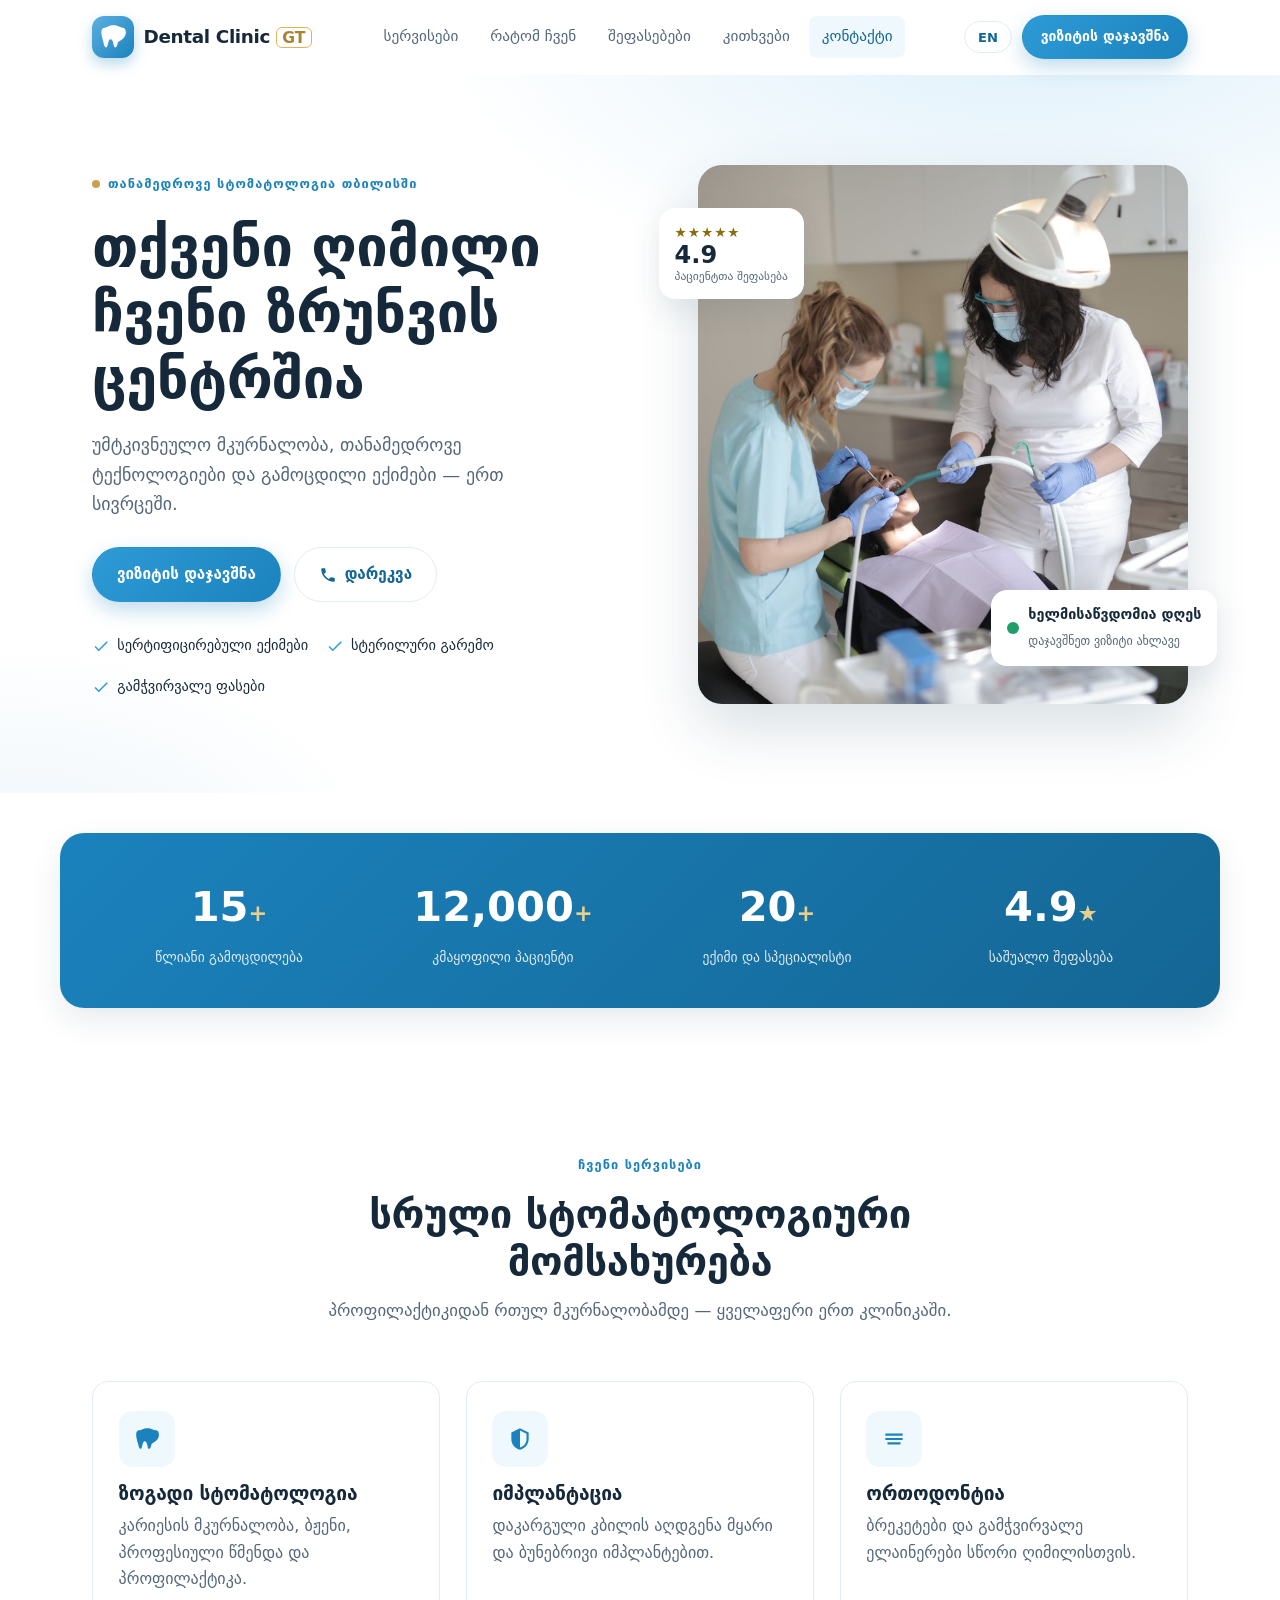
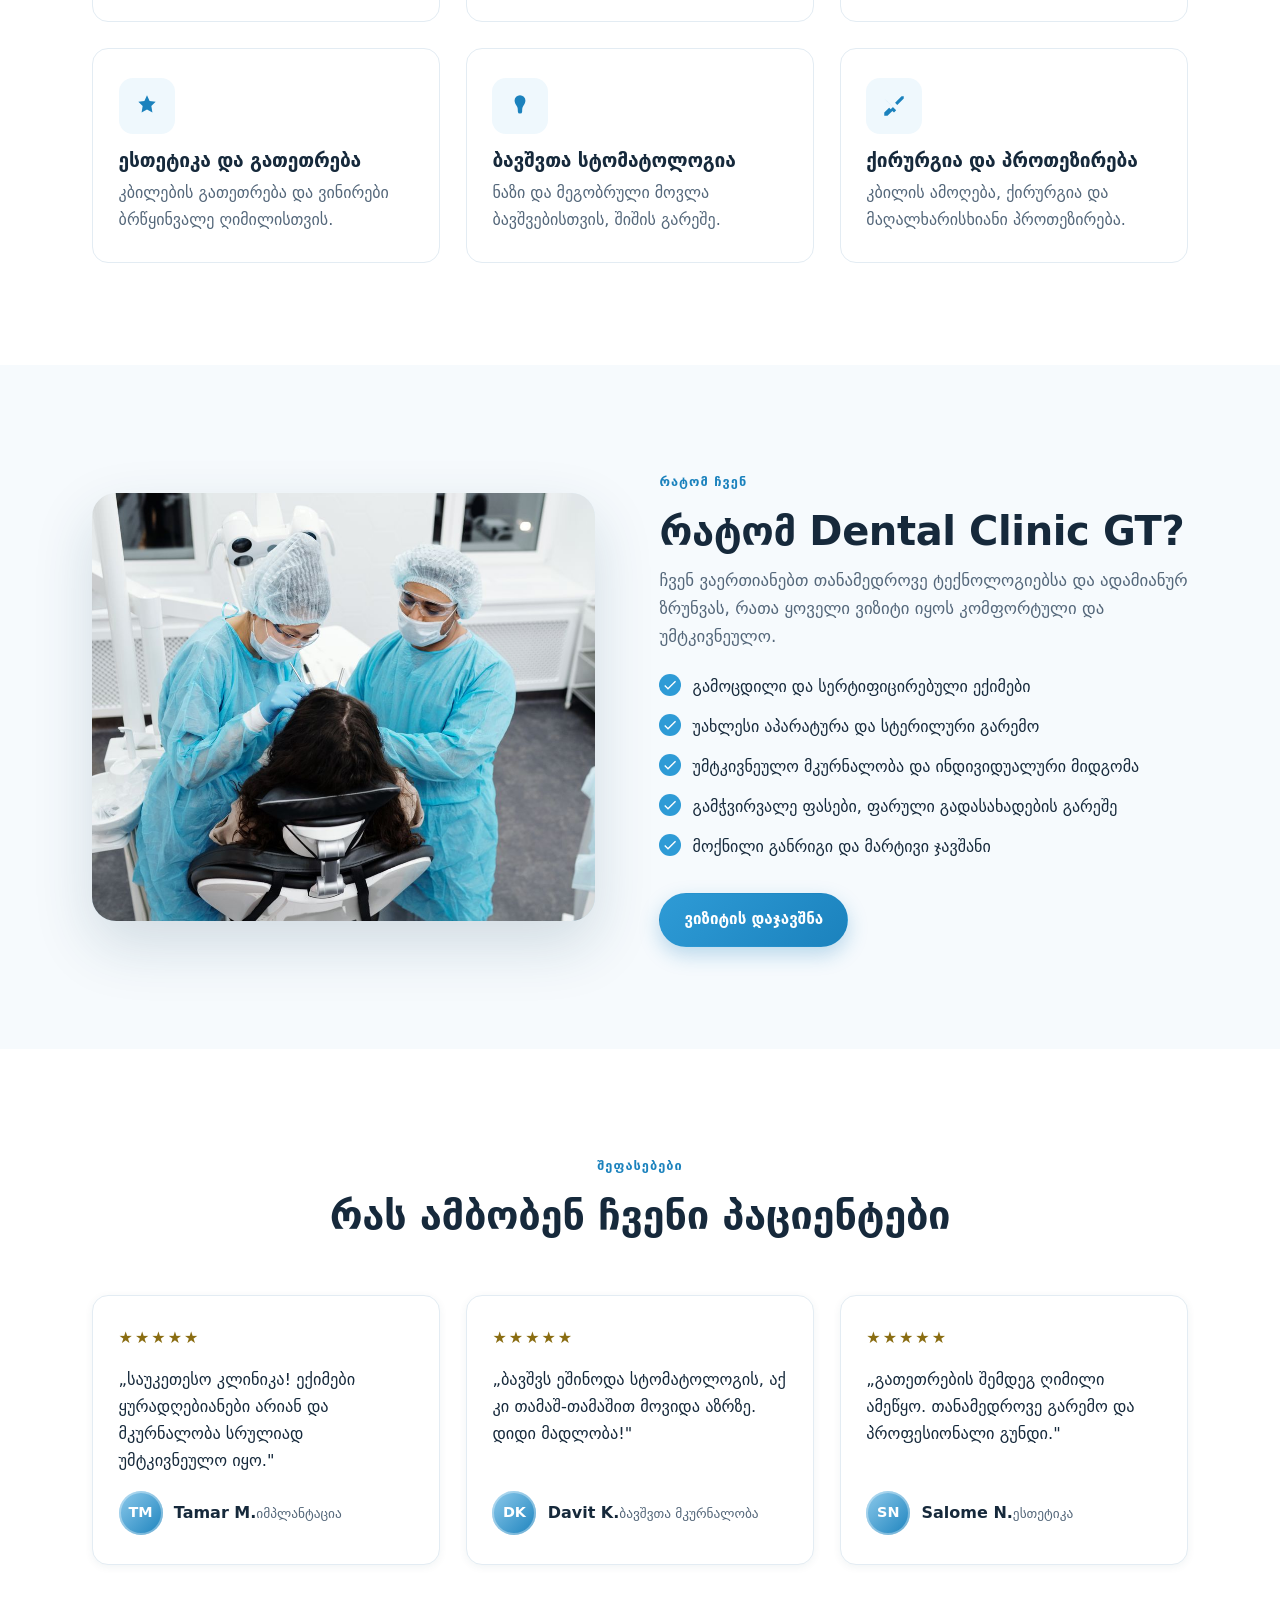
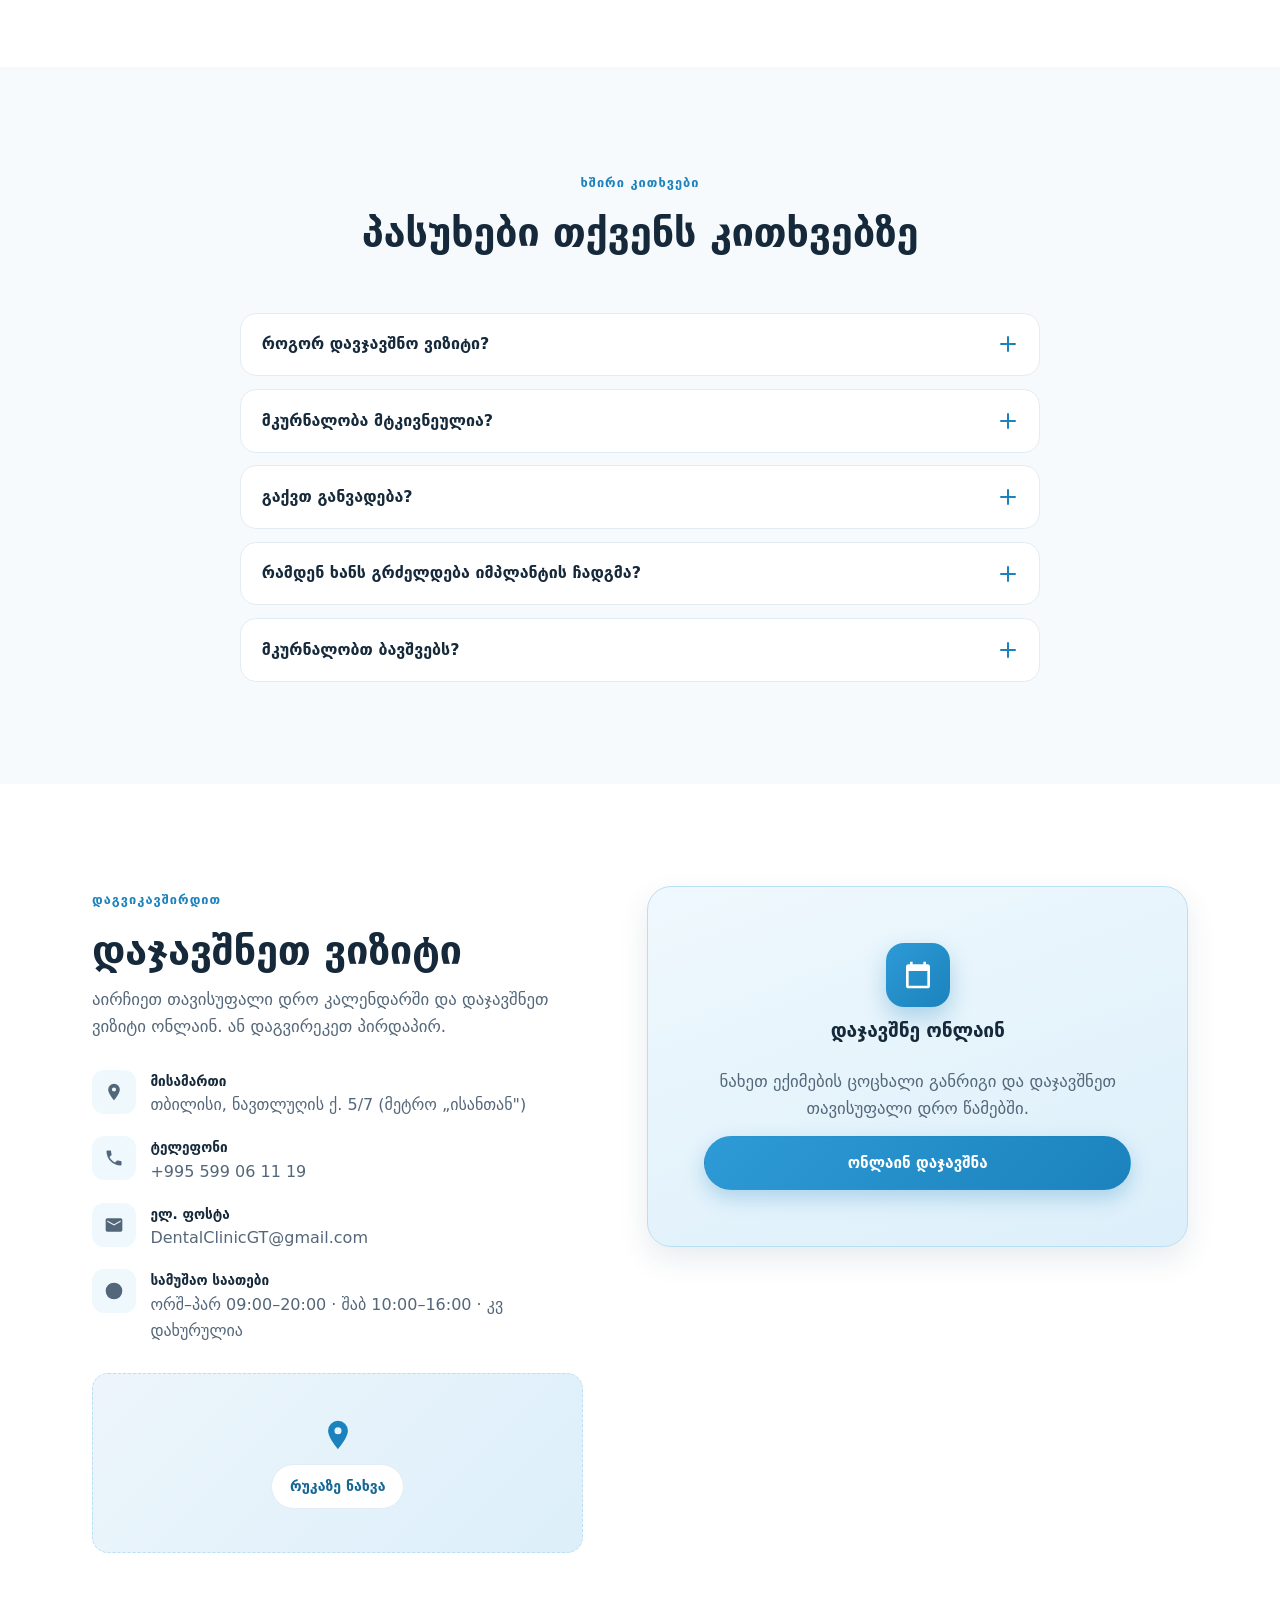
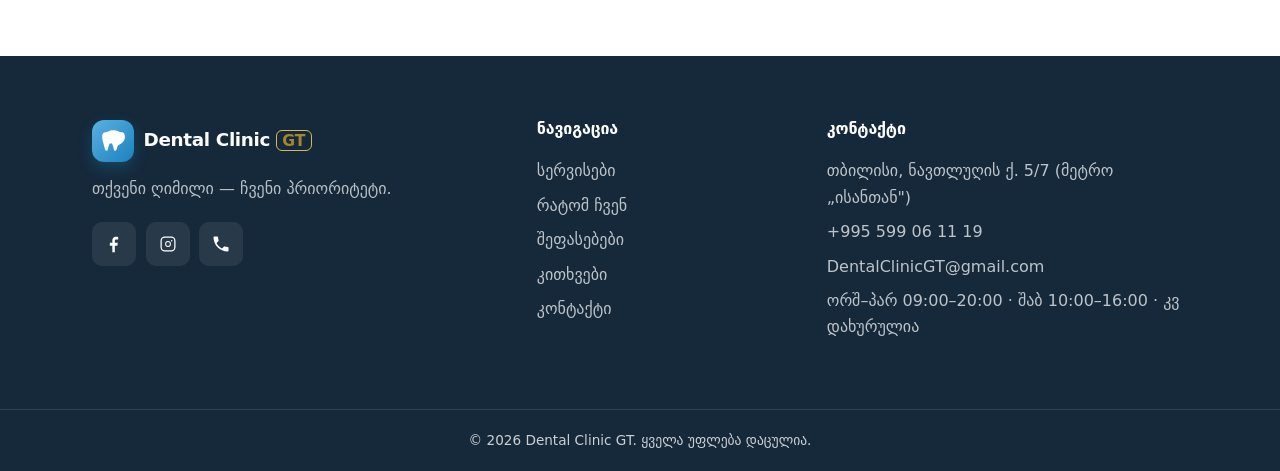
==== commit f1db1772: "CHECKPOINT: Removed the doctors section + admin can now edit site texts & photos What was done: The " ====
--- a/index.html
+++ b/index.html
@@ -2,7 +2,7 @@
 <html lang="ka">
 <head>
   <meta charset="UTF-8" />
-  <meta name="viewport" content="width=device-width, initial-scale=1.0" />
+  <meta name="viewport" content="width=device-width, initial-scale=1.0, viewport-fit=cover" />
   <meta name="description" data-i18n="meta_description"
     content="Dental Clinic GT — თანამედროვე სტომატოლოგიური კლინიკა თბილისში. უმტკივნეულო მკურნალობა, იმპლანტაცია, ორთოდონტია და ესთეტიკა." />
   <meta name="theme-color" content="#2E9BD6" />
@@ -28,6 +28,7 @@
 
   <link rel="stylesheet" href="styles.css" />
   <script src="script.js" defer></script>
+  <script src="site-content.js" defer></script>
 
   <!-- Structured data for search engines (Google) -->
   <script type="application/ld+json">
@@ -82,7 +83,6 @@
       <nav class="nav" id="primaryNav" aria-label="Primary">
         <a href="#services" class="nav-link" data-i18n="nav_services">სერვისები</a>
         <a href="#about" class="nav-link" data-i18n="nav_about">რატომ ჩვენ</a>
-        <a href="#team" class="nav-link" data-i18n="nav_team">ექიმები</a>
         <a href="#reviews" class="nav-link" data-i18n="nav_reviews">შეფასებები</a>
         <a href="#faq" class="nav-link" data-i18n="nav_faq">კითხვები</a>
         <a href="#contact" class="nav-link" data-i18n="nav_contact">კონტაქტი</a>
@@ -252,42 +252,8 @@
       </div>
     </section>
 
-    <!-- ============ TEAM ============ -->
-    <section class="section" id="team">
-      <div class="container">
-        <header class="section-head reveal">
-          <p class="eyebrow center"><span data-i18n="team_eyebrow">ჩვენი გუნდი</span></p>
-          <h2 data-i18n="team_title">გაიცანით ჩვენი ექიმები</h2>
-          <p class="section-sub" data-i18n="team_sub">გამოცდილი სპეციალისტები, რომლებიც ზრუნავენ თქვენს ღიმილზე.</p>
-        </header>
-
-        <div class="cards-grid team-grid">
-          <article class="team-card reveal">
-            <div class="avatar" data-initials="NB" aria-hidden="true"></div>
-            <h3>Dr. Nino Beridze</h3>
-            <p class="role" data-i18n="team_role_1">თერაპევტი</p>
-          </article>
-          <article class="team-card reveal">
-            <div class="avatar" data-initials="GK" aria-hidden="true"></div>
-            <h3>Dr. Giorgi Kapanadze</h3>
-            <p class="role" data-i18n="team_role_2">იმპლანტოლოგი · ქირურგი</p>
-          </article>
-          <article class="team-card reveal">
-            <div class="avatar" data-initials="AT" aria-hidden="true"></div>
-            <h3>Dr. Ana Tsiklauri</h3>
-            <p class="role" data-i18n="team_role_3">ორთოდონტი</p>
-          </article>
-          <article class="team-card reveal">
-            <div class="avatar" data-initials="LM" aria-hidden="true"></div>
-            <h3>Dr. Luka Maisuradze</h3>
-            <p class="role" data-i18n="team_role_4">ბავშვთა სტომატოლოგი</p>
-          </article>
-        </div>
-      </div>
-    </section>
-
     <!-- ============ REVIEWS ============ -->
-    <section class="section section-alt" id="reviews">
+    <section class="section" id="reviews">
       <div class="container">
         <header class="section-head reveal">
           <p class="eyebrow center"><span data-i18n="reviews_eyebrow">შეფასებები</span></p>
@@ -315,7 +281,7 @@
     </section>
 
     <!-- ============ FAQ ============ -->
-    <section class="section" id="faq">
+    <section class="section section-alt" id="faq">
       <div class="container">
         <header class="section-head reveal">
           <p class="eyebrow center"><span data-i18n="faq_eyebrow">ხშირი კითხვები</span></p>
@@ -348,7 +314,7 @@
     </section>
 
     <!-- ============ CONTACT / BOOKING ============ -->
-    <section class="section section-alt" id="contact">
+    <section class="section" id="contact">
       <div class="container contact-grid">
         <div class="contact-info reveal">
           <p class="eyebrow"><span data-i18n="contact_eyebrow">დაგვიკავშირდით</span></p>
@@ -414,7 +380,6 @@
         <h4 data-i18n="footer_nav">ნავიგაცია</h4>
         <a href="#services" data-i18n="nav_services">სერვისები</a>
         <a href="#about" data-i18n="nav_about">რატომ ჩვენ</a>
-        <a href="#team" data-i18n="nav_team">ექიმები</a>
         <a href="#reviews" data-i18n="nav_reviews">შეფასებები</a>
         <a href="#faq" data-i18n="nav_faq">კითხვები</a>
         <a href="#contact" data-i18n="nav_contact">კონტაქტი</a>
--- a/styles.css
+++ b/styles.css
@@ -344,8 +344,8 @@
 .bk-chip.is-active { background: var(--blue-600); border-color: var(--blue-600); color: #fff; }
 .bk-chip.is-active small { color: rgba(255, 255, 255, .85); }
 
-.bk-dates { display: flex; gap: .5rem; overflow-x: auto; padding-bottom: .4rem; scrollbar-width: thin; }
-.bk-date { flex: 0 0 auto; width: 64px; display: flex; flex-direction: column; align-items: center; gap: 1px; background: var(--surface); border: 1.5px solid var(--line); border-radius: var(--radius-sm); padding: .55rem .3rem; color: var(--ink); transition: border-color .15s ease, background .15s ease, color .15s ease; }
+.bk-dates { display: flex; gap: .5rem; overflow-x: auto; padding-bottom: .4rem; scrollbar-width: thin; -webkit-overflow-scrolling: touch; scroll-snap-type: x proximity; }
+.bk-date { flex: 0 0 auto; width: 64px; scroll-snap-align: start; display: flex; flex-direction: column; align-items: center; gap: 1px; background: var(--surface); border: 1.5px solid var(--line); border-radius: var(--radius-sm); padding: .55rem .3rem; color: var(--ink); transition: border-color .15s ease, background .15s ease, color .15s ease; }
 .bk-date small, .bk-date span { font-size: .66rem; color: var(--muted); text-transform: capitalize; }
 .bk-date strong { font-size: 1.2rem; line-height: 1.15; }
 .bk-date:hover { border-color: var(--blue-300); }
@@ -545,15 +545,44 @@
   /* Booking CTA inside the mobile menu so it's always reachable */
   .nav .nav-cta { display: inline-flex; width: 100%; margin-top: .6rem; }
 
-  /* Sticky bottom action bar on phones */
+  /* Sticky bottom action bar on phones (padding respects the iPhone home indicator) */
   .mobile-bar {
     display: grid; grid-template-columns: 1fr 1fr;
     position: fixed; left: 0; right: 0; bottom: 0; z-index: 95;
     background: var(--white); border-top: 1px solid var(--line);
     box-shadow: 0 -6px 20px rgba(20, 60, 90, .1);
+    padding-bottom: env(safe-area-inset-bottom, 0px);
   }
-  body { padding-bottom: 66px; }
-  .to-top { bottom: 78px; }
+  body { padding-bottom: 66px; padding-bottom: calc(66px + env(safe-area-inset-bottom, 0px)); }
+  .to-top { bottom: 78px; bottom: calc(78px + env(safe-area-inset-bottom, 0px)); }
+
+  /* iOS Safari zooms into any field whose text is under 16px — keep inputs at 16px on phones */
+  .field input, .field select, .field textarea { font-size: 16px; }
+
+  /* Photos: shorter, landscape crop on phones — no more screen-tall stretched images */
+  .media-hero { aspect-ratio: 16 / 11; max-height: 320px; }
+  .media-about { aspect-ratio: 16 / 11; max-height: 300px; }
+  .hero-visual, .about-visual { width: 100%; }
+
+  /* Comfortable tap sizes in the booking widget */
+  .bk-slot { min-height: 48px; }
+  .bk-date { width: 68px; padding-block: .65rem; }
+
+  /* Booking page: keep the header uncluttered on phones (brand already links home) */
+  .header-actions .btn-ghost { display: none; }
+
+  /* CRITICAL: stop the wide date strip from stretching the whole card past the screen.
+     Grid/flex children default to min-width:auto and grow to fit their widest content. */
+  .bookpage-grid { min-width: 0; }
+  .bookpage-grid > * { min-width: 0; max-width: 100%; }
+  .bookpage-main, #bookingApp, .booking-app, .bk-step, .bk-chips, .bk-slots { min-width: 0; max-width: 100%; }
+  .bk-dates { max-width: 100%; }
+
+  /* Booking widget: clean, full-width, tappable rows on phones (name left, price/role right) */
+  .bk-chips { flex-direction: column; align-items: stretch; }
+  .bk-chip { display: flex; width: 100%; flex-direction: row; align-items: center; justify-content: space-between; gap: .6rem; text-align: left; padding: .85rem 1rem; }
+  .bk-chip > span { flex: 1 1 auto; min-width: 0; }
+  .bk-chip > small { flex: 0 0 auto; text-align: right; }
 }
 
 @media (max-width: 480px) {
